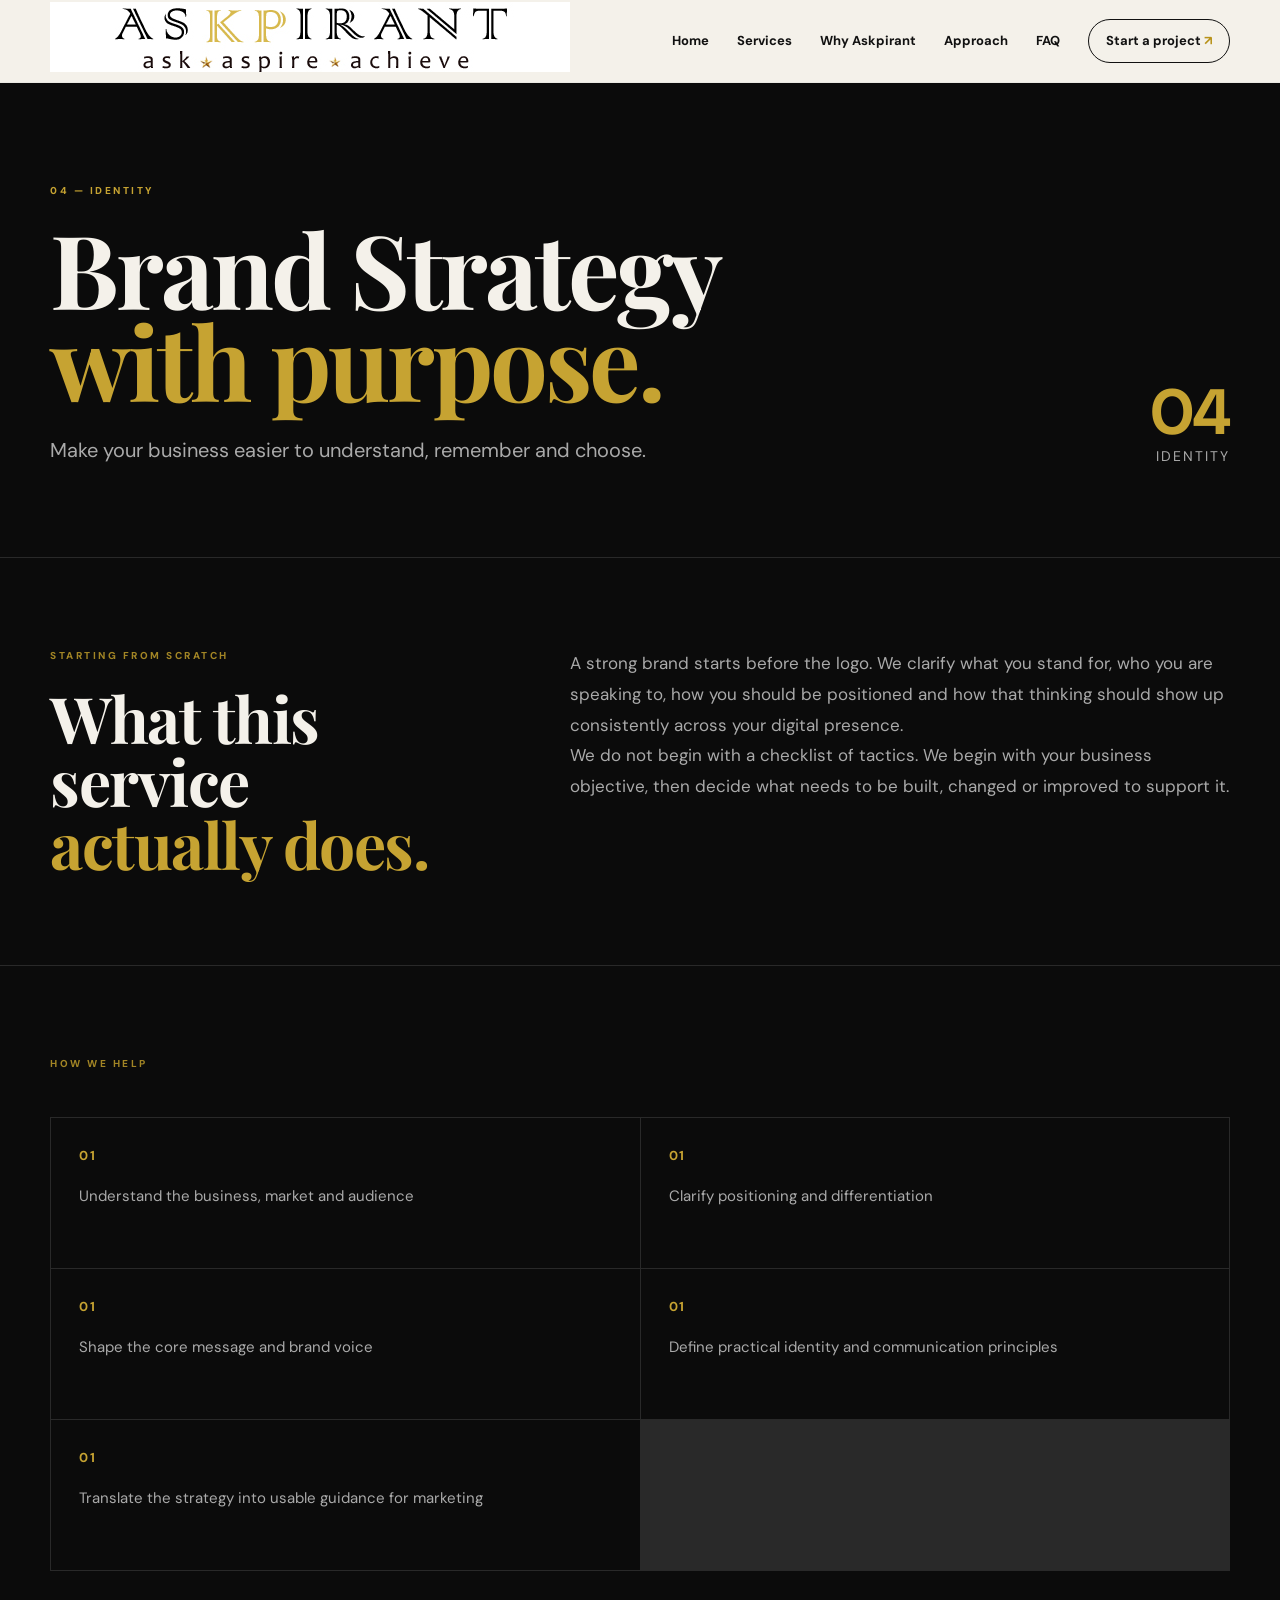
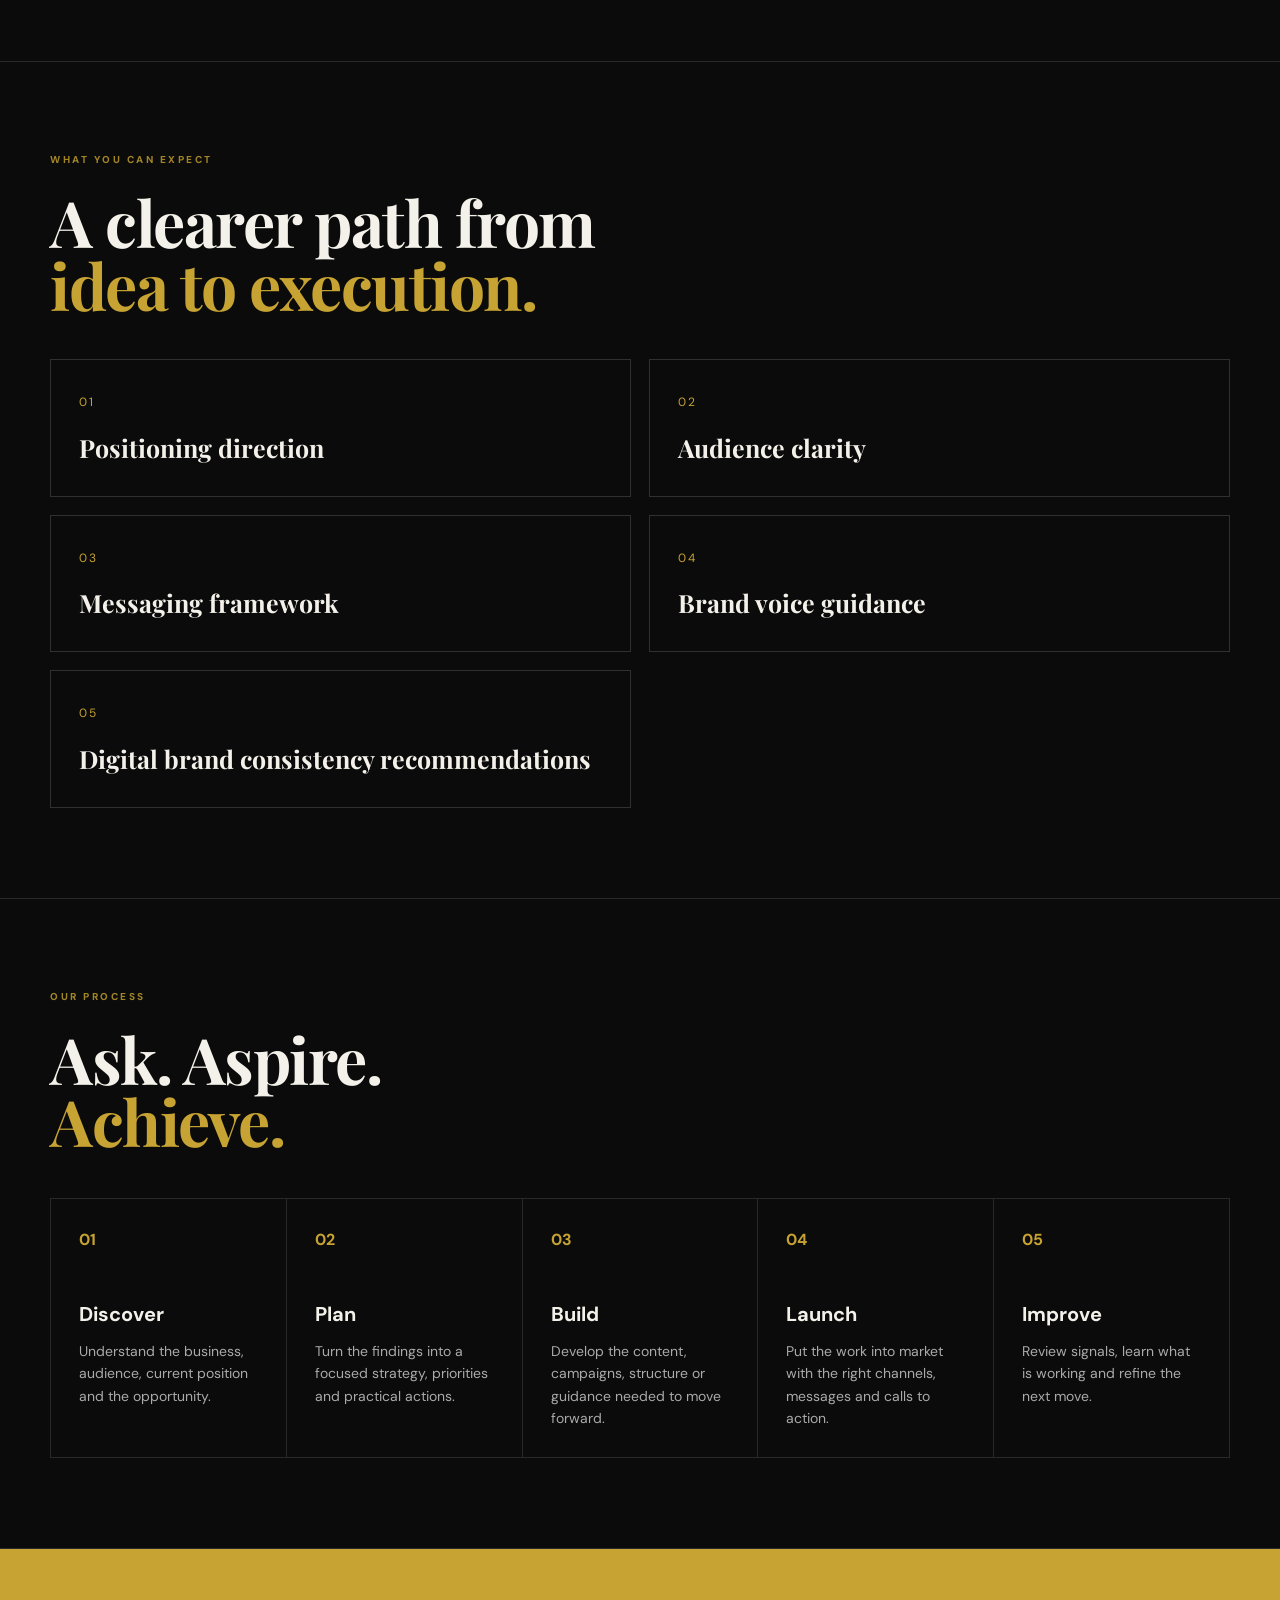
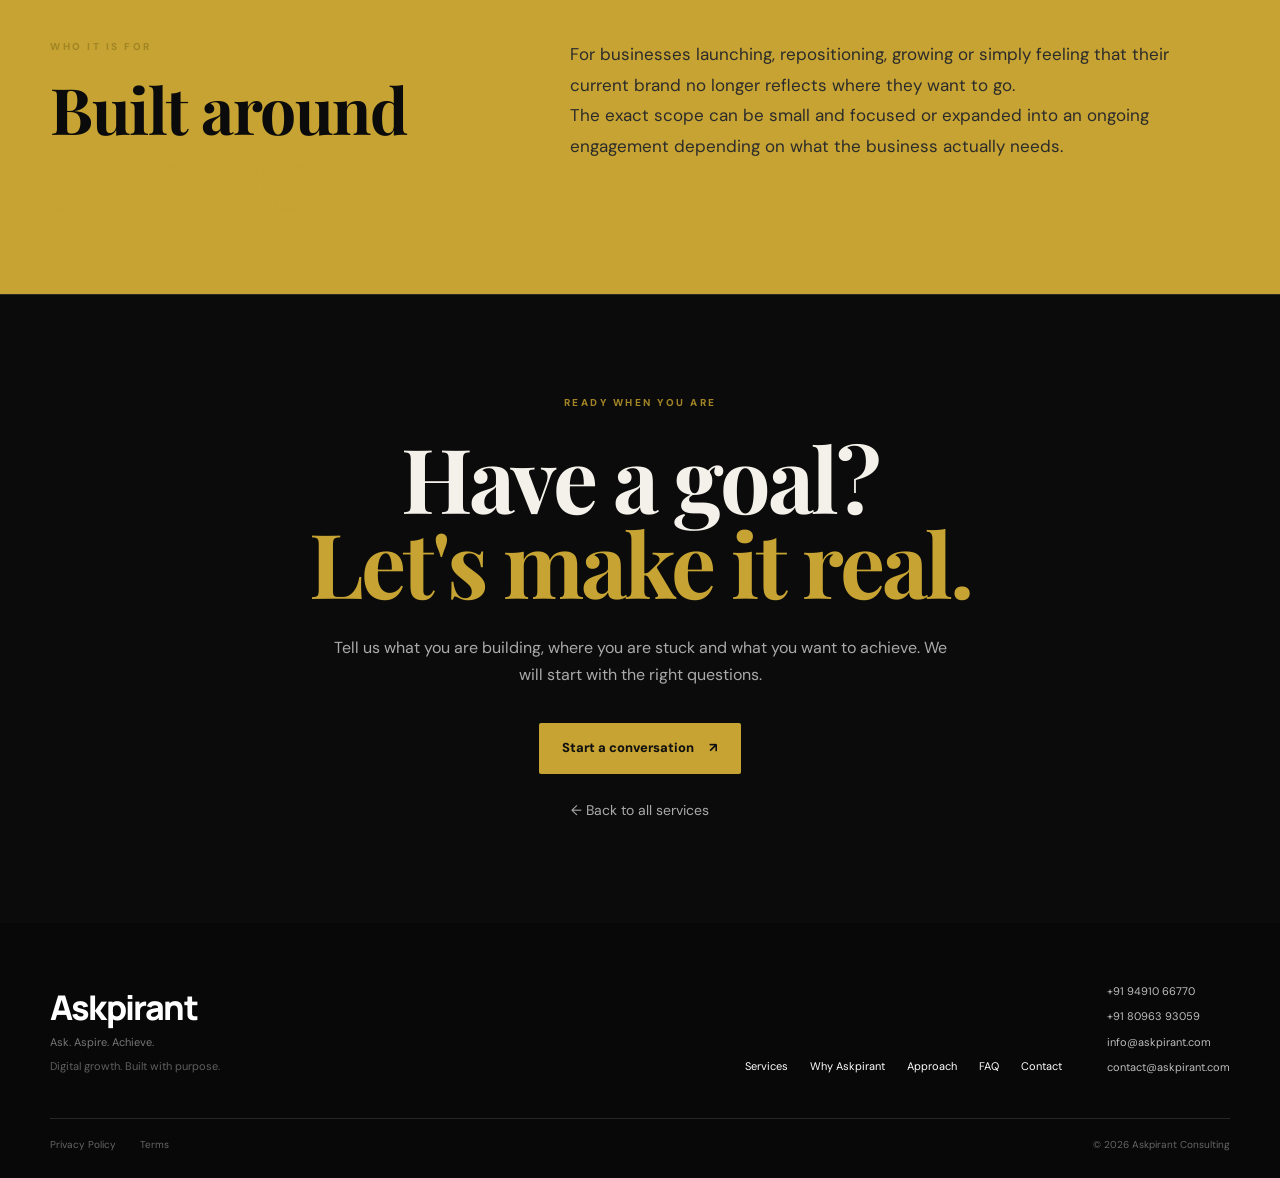
==== brand-strategy.html @ aad42140 "Add files via upload" ====
<!DOCTYPE html><html lang="en"><head><meta charset="UTF-8"><meta name="viewport" content="width=device-width, initial-scale=1.0"><meta name="description" content="Askpirant Consulting — Brand Strategy services, strategy and execution."><title>Brand Strategy — Askpirant Consulting</title><link rel="icon" href="logo.jpg"><link rel="preconnect" href="https://fonts.googleapis.com"><link rel="preconnect" href="https://fonts.gstatic.com" crossorigin><link href="https://fonts.googleapis.com/css2?family=DM+Sans:wght@400;500;600;700;800&family=Manrope:wght@600;700;800&family=Playfair+Display:wght@600;700&display=swap" rel="stylesheet"><link rel="stylesheet" href="style.css"></head><body class="service-page"><header class="nav-wrap">
<nav class="nav container">
<a class="brand" href="#home" aria-label="Askpirant home"><img src="header-logo.jpg" alt="Askpirant Consulting"></a>
<button class="menu-btn" aria-label="Open menu" aria-expanded="false">☰</button>
<div class="nav-links">
<a href="#home">Home</a><a href="#services">Services</a><a href="#why">Why Askpirant</a><a href="#approach">Approach</a><a href="#faq">FAQ</a><a href="#contact" class="nav-cta">Start a project <span>↗</span></a>
</div>
</nav>
</header><main><section class="service-hero"><div class="container service-hero-grid"><div><div class="eyebrow">04 — IDENTITY</div><h1>Brand Strategy<br><span>with purpose.</span></h1><p class="service-lead">Make your business easier to understand, remember and choose.</p></div><div class="service-index"><strong>04</strong>Identity</div></div></section><section class="service-section"><div class="container service-two"><div><div class="eyebrow">STARTING FROM SCRATCH</div><h2>What this service<br><span>actually does.</span></h2></div><div><p>A strong brand starts before the logo. We clarify what you stand for, who you are speaking to, how you should be positioned and how that thinking should show up consistently across your digital presence.</p><p>We do not begin with a checklist of tactics. We begin with your business objective, then decide what needs to be built, changed or improved to support it.</p></div></div></section><section class="service-section"><div class="container"><div class="eyebrow">HOW WE HELP</div><div class="service-list"><div><b>01</b><p>Understand the business, market and audience</p></div><div><b>01</b><p>Clarify positioning and differentiation</p></div><div><b>01</b><p>Shape the core message and brand voice</p></div><div><b>01</b><p>Define practical identity and communication principles</p></div><div><b>01</b><p>Translate the strategy into usable guidance for marketing</p></div></div></div></section><section class="service-section"><div class="container"><div class="eyebrow">WHAT YOU CAN EXPECT</div><h2>A clearer path from<br><span>idea to execution.</span></h2><div class="service-deliverables"><div class="service-deliverable"><span>01</span><h3>Positioning direction</h3></div><div class="service-deliverable"><span>02</span><h3>Audience clarity</h3></div><div class="service-deliverable"><span>03</span><h3>Messaging framework</h3></div><div class="service-deliverable"><span>04</span><h3>Brand voice guidance</h3></div><div class="service-deliverable"><span>05</span><h3>Digital brand consistency recommendations</h3></div></div></div></section><section class="service-section"><div class="container"><div class="eyebrow">OUR PROCESS</div><h2>Ask. Aspire.<br><span>Achieve.</span></h2><div class="service-steps"><div class="service-step"><span class="num">01</span><h3>Discover</h3><p>Understand the business, audience, current position and the opportunity.</p></div><div class="service-step"><span class="num">02</span><h3>Plan</h3><p>Turn the findings into a focused strategy, priorities and practical actions.</p></div><div class="service-step"><span class="num">03</span><h3>Build</h3><p>Develop the content, campaigns, structure or guidance needed to move forward.</p></div><div class="service-step"><span class="num">04</span><h3>Launch</h3><p>Put the work into market with the right channels, messages and calls to action.</p></div><div class="service-step"><span class="num">05</span><h3>Improve</h3><p>Review signals, learn what is working and refine the next move.</p></div></div></div></section><section class="service-section service-audience"><div class="container service-two"><div><div class="eyebrow">WHO IT IS FOR</div><h2>Built around<br><span>your stage.</span></h2></div><div><p>For businesses launching, repositioning, growing or simply feeling that their current brand no longer reflects where they want to go.</p><p>The exact scope can be small and focused or expanded into an ongoing engagement depending on what the business actually needs.</p></div></div></section><section class="service-cta"><div class="container"><div class="eyebrow">READY WHEN YOU ARE</div><h2>Have a goal?<br><span>Let's make it real.</span></h2><p>Tell us what you are building, where you are stuck and what you want to achieve. We will start with the right questions.</p><a href="index.html#contact" class="btn gold">Start a conversation <span>↗</span></a><br><a href="index.html#services" class="service-back">← Back to all services</a></div></section></main><footer>
<div class="container footer">
<div class="footer-brand">
<div class="footer-wordmark">Askpirant</div>
<p>Ask. Aspire. Achieve.</p>
<p class="footer-tagline">Digital growth. Built with purpose.</p>
</div>
<div class="footer-links">
<a href="#services">Services</a><a href="#why">Why Askpirant</a><a href="#approach">Approach</a><a href="#faq">FAQ</a><a href="#contact">Contact</a>
</div>
<div class="footer-contact">
<a href="tel:+919491066770">+91 94910 66770</a>
<a href="tel:+918096393059">+91 80963 93059</a>
<a href="mailto:info@askpirant.com">info@askpirant.com</a><a href="mailto:contact@askpirant.com">contact@askpirant.com</a>
</div>
</div>
<div class="container legal"><a href="privacy.html">Privacy Policy</a><a href="terms.html">Terms</a><span>© <span id="year"></span> Askpirant Consulting</span></div>
</footer><script src="script.js"></script></body></html>
---- style.css ----
*{box-sizing:border-box;margin:0;padding:0}html{scroll-behavior:smooth}body{background:#fdfdfc;color:#0b0b0b;font-family:"DM Sans",sans-serif;line-height:1.6}a{text-decoration:none;color:inherit}.container{width:min(1180px,calc(100% - 44px));margin:auto}.topline{background:#0a0a0a;color:#aaa;font-size:10px;letter-spacing:1.7px}.topinner{height:31px;display:flex;justify-content:space-between;align-items:center}.nav-wrap{position:sticky;top:0;z-index:100;background:rgba(253,253,252,.94);backdrop-filter:blur(18px);border-bottom:1px solid #eae8e2}.nav{height:82px;display:flex;align-items:center;justify-content:space-between}.brand img{width:520px;height:70px;object-fit:contain;object-position:center center}.nav-links{display:flex;align-items:center;gap:28px;font-size:13px;font-weight:700}.nav-links a{transition:.25s}.nav-links a:hover{color:#b89219}.nav-cta{border:1px solid #161616;border-radius:30px;padding:11px 17px}.nav-cta span{color:#b89219}.menu-btn{display:none;border:0;background:none;font-size:25px}.hero{min-height:calc(100vh - 113px);background:#f4f2ec;position:relative;overflow:hidden;display:flex;align-items:center}.hero-grid{display:grid;grid-template-columns:1.05fr .95fr;align-items:center;min-height:calc(100vh - 113px);gap:35px}.pill{display:inline-flex;gap:9px;align-items:center;font-size:10px;letter-spacing:2.7px;font-weight:800;color:#76601b}.pill span{width:7px;height:7px;border-radius:50%;background:#c7a431;box-shadow:0 0 0 5px rgba(199,164,49,.12)}h1,h2{font-family:"Manrope",sans-serif;letter-spacing:-3px;line-height:1.02}.hero h1{font-size:clamp(52px,6.6vw,86px);margin:25px 0}.hero h1 i{font-family:"Playfair Display",serif;color:#b18c1e;font-weight:700}.hero-text{max-width:580px;color:#65635e;font-size:18px;line-height:1.8}.actions{display:flex;align-items:center;gap:30px;margin-top:32px}.btn{display:inline-flex;align-items:center;gap:15px;padding:15px 23px;border:0;border-radius:2px;font-weight:800;font-size:13px;cursor:pointer;transition:.25s}.btn.gold{background:#c6a332;color:#101010}.btn.gold:hover{transform:translateY(-3px);box-shadow:0 14px 30px rgba(165,131,25,.22)}.underlink{font-size:13px;font-weight:800;border-bottom:1px solid #999;padding-bottom:4px}.metrics{display:flex;gap:42px;margin-top:68px}.metrics div{display:flex;flex-direction:column;border-left:1px solid #cfc9b9;padding-left:14px}.metrics b{font-size:11px;color:#b08d1c}.metrics span{font-size:11px;color:#777;margin-top:3px}.hero-art{height:580px;position:relative;display:grid;place-items:center}.halo{position:absolute;width:440px;height:440px;border-radius:50%;background:radial-gradient(circle,rgba(201,164,48,.18),rgba(201,164,48,0) 68%)}.orbit{position:absolute;border:1px solid rgba(170,137,33,.38);border-radius:50%}.orbit-a{width:500px;height:500px;transform:rotate(18deg) scaleY(.43)}.orbit-b{width:520px;height:520px;transform:rotate(-34deg) scaleY(.35)}.hero-card{width:330px;height:330px;border-radius:50%;background:#090909;color:#fff;display:flex;flex-direction:column;justify-content:center;align-items:center;box-shadow:0 35px 80px rgba(0,0,0,.18);z-index:2}.hero-card .tiny{font-size:9px;letter-spacing:3px;color:#aaa}.hero-card strong{font-size:75px;line-height:1;color:#d2b03c;margin:13px 0 8px}.hero-card>span:last-child{font-size:9px;letter-spacing:2.3px;color:#aaa}.floating-note{position:absolute;right:0;bottom:65px;background:#fff;padding:20px 22px;box-shadow:0 18px 50px rgba(0,0,0,.08);border-left:3px solid #c6a332;z-index:3}.floating-note small{display:block;color:#aa8b26;font-size:8px;letter-spacing:2px;font-weight:800;margin-bottom:6px}.floating-note b{font-family:"Playfair Display",serif;font-size:17px;line-height:1.15}.scroll{position:absolute;bottom:22px;left:calc(50% - 590px);font-size:9px;letter-spacing:2px;color:#888}.scroll span{margin-left:10px;color:#b18d1c}.trust-strip{background:#0b0b0b;color:#aaa;border-top:1px solid #272727;border-bottom:1px solid #272727}.trust-grid{min-height:70px;display:flex;align-items:center;justify-content:space-between;gap:20px;font-size:9px;letter-spacing:2px}.trust-grid span:first-child{color:#d1b04a}.section{padding:125px 0}.eyebrow{font-size:10px;letter-spacing:2.5px;color:#a28525;font-weight:800;margin-bottom:23px}.section-head{display:flex;justify-content:space-between;align-items:end;gap:60px;margin-bottom:58px}.section-head>p{max-width:380px;color:#77736b;font-size:14px}.section h2{font-size:clamp(45px,5vw,68px)}h2 span{color:#b18c1e}.services{background:#101010;color:#fff}.services-grid{display:grid;grid-template-columns:repeat(3,1fr);gap:1px;background:#36342f;border:1px solid #36342f}.service{background:#101010;min-height:340px;padding:29px;position:relative;transition:.3s}.service:hover{background:#171717}.service.featured{background:#c6a332;color:#0b0b0b}.service-top{display:flex;justify-content:space-between;font-size:10px;letter-spacing:1px}.service-top span{font-weight:800}.service-top em{font-style:normal;opacity:.65}.service h3{font-family:"Playfair Display",serif;font-size:34px;line-height:1.02;margin-top:82px}.service p{position:absolute;left:29px;bottom:64px;max-width:275px;color:#8d8b85;font-size:13px;line-height:1.7}.featured p{color:#514413}.service a{position:absolute;left:29px;bottom:27px;font-size:11px;font-weight:800}.service a span{margin-left:8px}.why{background:#fff}.why-head,.industry-head{display:flex;justify-content:space-between;gap:70px;align-items:end}.why-head p,.industry-head p{max-width:410px;color:#6d6a63;font-size:14px}.why-grid{display:grid;grid-template-columns:repeat(4,1fr);border-top:1px solid #ddd7ca;margin-top:72px}.why-card{padding:28px 24px 20px 0;border-right:1px solid #ddd7ca;min-height:230px}.why-card+.why-card{padding-left:24px}.why-card:last-child{border-right:0}.why-card>span{font-size:10px;color:#aa8920;font-weight:800}.why-card h3{font-family:"Playfair Display",serif;font-size:24px;line-height:1.15;margin:35px 0 12px}.why-card p{font-size:13px;color:#74716a;line-height:1.7}.approach{background:#f5f3ee}.steps{display:grid;grid-template-columns:repeat(3,1fr);margin-top:80px;border-top:1px solid #d7d1c1}.step{padding:27px 30px 10px 0;border-right:1px solid #d7d1c1}.step+.step{padding-left:30px}.step:last-child{border-right:0}.step>span{font-size:10px;color:#aa8920;font-weight:800}.step h3{font-family:"Playfair Display",serif;font-size:38px;margin:30px 0 9px}.step p{font-size:13px;color:#74716a;max-width:270px}.reviews{background:#fff}.review-wrap{position:relative;display:grid;grid-template-columns:50px 1fr 50px;align-items:center;gap:20px}.review-track{min-height:330px;position:relative;overflow:hidden}.review-card{display:none;background:#f5f3ee;border:1px solid #e1ddd3;border-top:2px solid #c6a332;padding:28px 30px;min-height:320px;box-shadow:0 18px 50px rgba(20,20,20,.05)}.review-card.active{display:flex;flex-direction:column;animation:fade .35s ease}.review-source{display:flex;align-items:center;gap:9px;font-size:10px;color:#777;letter-spacing:.4px}.google-dot{font-family:Arial,sans-serif;font-size:15px;font-weight:800;color:#4285f4}.stars{color:#c29d29;letter-spacing:3px;font-size:15px;margin-top:20px}.review-card blockquote{font-family:"Playfair Display",serif;font-size:25px;line-height:1.4;max-width:830px;margin:22px 0}.review-person{display:flex;gap:13px;align-items:center;margin-top:auto}.avatar{width:43px;height:43px;border-radius:50%;background:#111;color:#c6a332;display:grid;place-items:center;font-size:10px;font-weight:800}.review-person strong{display:block;font-size:12px}.review-person span,.review-person small{display:block;font-size:10px;color:#777}.review-person small{margin-top:2px}.review-arrow{width:46px;height:46px;border-radius:50%;background:#fff;border:1px solid #d3cec3;cursor:pointer;font-size:18px;transition:.2s}.review-arrow:hover{background:#c6a332;border-color:#c6a332}.review-dots{display:flex;justify-content:center;gap:7px;margin-top:22px}.dot{width:7px;height:7px;border-radius:50%;border:0;background:#d4d0c7;cursor:pointer}.dot.active{background:#b18c1e;width:20px;border-radius:10px}.review-note{text-align:center;font-size:10px;color:#888;max-width:720px;margin:24px auto 0}.industries{background:#101010;color:#fff}.industry-list{display:grid;grid-template-columns:repeat(4,1fr);margin-top:65px;border-top:1px solid #36342f}.industry-list span{padding:22px 0;border-bottom:1px solid #36342f;color:#d2d0ca;font-size:14px}.industry-list span:nth-child(even){padding-left:25px;border-left:1px solid #36342f}.faq{background:#f5f3ee}.faq-grid{display:grid;grid-template-columns:.8fr 1.2fr;gap:100px}.faq-grid>div>p{color:#77736b;font-size:14px;max-width:370px;margin-top:25px}.accordion details{border-top:1px solid #cbc5b8;padding:21px 0}.accordion details:last-child{border-bottom:1px solid #cbc5b8}.accordion summary{list-style:none;cursor:pointer;font-size:15px;font-weight:800;display:flex;justify-content:space-between;gap:20px}.accordion summary::-webkit-details-marker{display:none}.accordion summary b{font-size:18px;color:#b18c1e;font-weight:400}.accordion details p{color:#706d65;font-size:13px;line-height:1.8;max-width:650px;padding:15px 35px 2px 0}.statement{background:#c6a332;padding:110px 0}.statement-kicker{font-size:10px;letter-spacing:4px;font-weight:800;margin-bottom:25px}.statement h2{font-size:clamp(46px,6vw,82px)}.statement h2 span{color:#5a4914}.statement-link{display:inline-flex;gap:12px;margin-top:34px;border-bottom:1px solid #5d4d19;padding-bottom:5px;font-weight:800;font-size:13px}.contact-grid{display:grid;grid-template-columns:1fr 1fr;gap:100px}.contact p{color:#777;max-width:500px;margin-top:25px}.contact-info{display:flex;flex-direction:column;gap:8px;margin-top:30px;font-size:14px;font-weight:700}.contact-info a:hover{color:#aa8720}.contact-form{display:flex;flex-direction:column;gap:18px}.contact-form label{font-size:10px;letter-spacing:1.3px;text-transform:uppercase;font-weight:800}.contact-form input,.contact-form textarea{display:block;width:100%;background:transparent;border:0;border-bottom:1px solid #cfcfc8;padding:12px 0;font:inherit;outline:none}.contact-form input:focus,.contact-form textarea:focus{border-color:#b08c1d}.contact-form textarea{resize:vertical}.contact-form .btn{align-self:flex-start;margin-top:8px}footer{background:#080808;color:#fff;padding:60px 0 25px}.footer{display:grid;grid-template-columns:1fr auto auto;align-items:end;gap:45px}.footer-mark{width:190px;height:70px;display:flex;align-items:center;justify-content:flex-start;overflow:hidden;background:transparent;padding:0;border-radius:0}.footer-mark img{width:190px;height:70px;object-fit:contain;object-position:left center}.footer p{font-size:11px;color:#777;margin-top:10px}.footer-links,.footer-social{display:flex;gap:22px;font-size:11px;align-items:center}.footer-links a:hover,.footer-social a:hover{color:#c6a332}.footer-social{color:#777}.footer-social span{margin-left:8px}.legal{border-top:1px solid #262626;margin-top:42px;padding-top:18px;display:flex;gap:24px;color:#666;font-size:10px}.legal span{margin-left:auto}.whatsapp{position:fixed;right:22px;bottom:22px;width:53px;height:53px;border-radius:50%;display:grid;place-items:center;background:#0b0b0b;color:#c6a332;border:1px solid #c6a332;font-size:11px;font-weight:900;z-index:120;box-shadow:0 10px 30px rgba(0,0,0,.25)}@keyframes fade{from{opacity:.2;transform:translateY(6px)}to{opacity:1;transform:none}}@media(max-width:950px){.nav-links{gap:16px}.nav-links a:nth-child(3),.nav-links a:nth-child(4){display:none}.why-grid{grid-template-columns:repeat(2,1fr)}.why-card:nth-child(2){border-right:0}.why-card:nth-child(3){padding-left:0}.industry-list{grid-template-columns:repeat(2,1fr)}.industry-list span:nth-child(even){padding-left:20px}.footer{grid-template-columns:1fr auto}.footer-social{grid-column:1/-1}}@media(max-width:850px){.topinner{justify-content:center}.topinner span:last-child{display:none}.nav-links{display:none}.menu-btn{display:block}.nav-links.open{position:absolute;top:82px;left:0;right:0;background:#fff;display:flex;flex-direction:column;align-items:flex-start;padding:20px 22px;border-bottom:1px solid #eee}.nav-links.open a{display:block}.hero-grid,.contact-grid,.faq-grid{grid-template-columns:1fr}.hero-grid{padding:70px 0 95px}.hero-art{height:430px}.hero-card{width:270px;height:270px}.hero-card strong{font-size:62px}.halo{width:360px;height:360px}.orbit-a{width:410px;height:410px}.orbit-b{width:430px;height:430px}.floating-note{right:5px;bottom:20px}.scroll{display:none}.section{padding:85px 0}.section-head,.why-head,.industry-head{display:block}.section-head>p,.why-head p,.industry-head p{margin-top:25px}.services-grid{grid-template-columns:1fr}.service{min-height:300px}.steps{grid-template-columns:1fr;margin-top:55px}.step,.step+.step{border-right:0;border-bottom:1px solid #d7d1c1;padding:25px 0}.step:last-child{border-bottom:0}.review-wrap{grid-template-columns:38px 1fr 38px;gap:8px}.review-card{padding:24px;min-height:330px}.review-card blockquote{font-size:21px}.quotes article{min-height:220px}.faq-grid{gap:55px}.footer{grid-template-columns:1fr}.footer-links,.footer-social{margin-top:20px}.legal{flex-wrap:wrap}.legal span{margin-left:0;width:100%}}@media(max-width:500px){.container{width:calc(100% - 28px)}.nav{height:75px}.brand img{width:180px;height:54px;object-fit:contain;object-position:center center}.hero h1{font-size:49px}.hero-text{font-size:16px}.actions{flex-direction:column;align-items:flex-start}.metrics{gap:18px}.trust-grid{overflow:hidden;justify-content:flex-start;gap:28px;white-space:nowrap}.trust-grid span:nth-child(n+4){display:none}.hero-art{height:360px}.hero-card{width:235px;height:235px}.hero-card strong{font-size:54px}.hero-card>span:last-child{font-size:7px}.halo{width:300px;height:300px}.orbit-a{width:330px;height:330px}.orbit-b{width:350px;height:350px}.floating-note{padding:15px;bottom:0}.floating-note b{font-size:14px}.section h2{letter-spacing:-2px}.statement{padding:85px 0}.statement h2{font-size:45px}.why-grid{grid-template-columns:1fr}.why-card,.why-card+.why-card{border-right:0;border-bottom:1px solid #ddd7ca;padding:25px 0}.why-card:last-child{border-bottom:0}.industry-list{grid-template-columns:1fr}.industry-list span,.industry-list span:nth-child(even){padding-left:0}.review-wrap{grid-template-columns:32px 1fr 32px}.review-arrow{width:32px;height:32px;font-size:14px}.review-card{padding:20px;min-height:350px}.review-card blockquote{font-size:19px}.footer-mark{width:175px;height:66px}}

/* Premium footer refresh — no image/logo in footer */
.footer-brand{min-width:0}
.footer-wordmark{font-family:"Manrope",sans-serif;font-size:34px;line-height:1;font-weight:800;letter-spacing:-1.8px;color:#fff}
.footer-brand p{margin:10px 0 0}
.footer-brand .footer-tagline{margin-top:7px;color:#5f5f5f}
.footer-contact{display:flex;flex-direction:column;gap:9px;font-size:11px;line-height:1.5}
.footer-contact a{color:#bdbdbd;transition:.2s}
.footer-contact a:hover{color:#c6a332}
.footer-links{flex-wrap:wrap}
@media(max-width:950px){
  .footer{grid-template-columns:1fr 1fr;align-items:start;gap:32px 45px}
  .footer-links{display:grid;grid-template-columns:repeat(2,auto);gap:12px 22px;margin-top:0}
  .footer-contact{grid-column:1/-1;display:grid;grid-template-columns:repeat(3,1fr);gap:10px 18px}
  .legal{grid-column:1/-1}
}
@media(max-width:850px){
  footer{padding:48px 0 22px}
  .footer{grid-template-columns:1fr;gap:28px}
  .footer-brand,.footer-links,.footer-contact{grid-column:auto}
  .footer-links{display:flex;gap:12px 22px;margin-top:0}
  .footer-contact{display:flex;gap:8px}
  .legal{grid-column:auto;margin-top:8px;gap:14px 20px}
}
@media(max-width:500px){
  .footer-wordmark{font-size:31px}
  .footer-links{display:grid;grid-template-columns:1fr 1fr;gap:13px 18px}
  .footer-contact{font-size:11px}
  .legal{font-size:9px;line-height:1.6}
  .legal span{margin-left:0;width:100%}
}

/* ===== UPDATED FOOTER: text-only Askpirant wordmark, no footer image ===== */
.footer-brand{min-width:0}
.footer-wordmark{font-family:"Manrope",sans-serif;font-size:34px;line-height:1;font-weight:800;letter-spacing:-1.8px;color:#fff}
.footer-brand p{margin:10px 0 0}
.footer-brand .footer-tagline{margin-top:7px;color:#5f5f5f}
.footer-contact{display:flex;flex-direction:column;gap:9px;font-size:11px;line-height:1.5}
.footer-contact a{color:#bdbdbd;transition:.2s}
.footer-contact a:hover{color:#c6a332}
.footer-links{flex-wrap:wrap}

@media(max-width:950px){
  .footer{grid-template-columns:1fr 1fr;align-items:start;gap:32px 45px}
  .footer-links{display:grid;grid-template-columns:repeat(2,auto);gap:12px 22px;margin-top:0}
  .footer-contact{grid-column:1/-1;display:grid;grid-template-columns:repeat(3,1fr);gap:10px 18px}
  .legal{grid-column:1/-1}
}
@media(max-width:850px){
  footer{padding:48px 0 22px}
  .footer{grid-template-columns:1fr;gap:28px}
  .footer-brand,.footer-links,.footer-contact{grid-column:auto}
  .footer-links{display:flex;gap:12px 22px;margin-top:0}
  .footer-contact{display:flex;gap:8px}
  .legal{grid-column:auto;margin-top:8px;gap:14px 20px}
}
@media(max-width:500px){
  .footer-wordmark{font-size:31px}
  .footer-links{display:grid;grid-template-columns:1fr 1fr;gap:13px 18px}
  .footer-contact{font-size:11px}
  .legal{font-size:9px;line-height:1.6}
  .legal span{margin-left:0;width:100%}
}

/* ===== MOBILE SERVICE CARD FIX =====
   Prevents service descriptions from overlapping the titles on small screens. */
@media (max-width: 850px){
  .services-grid{grid-template-columns:1fr;}
  .service{
    min-height:390px;
    padding:29px;
    display:flex;
    flex-direction:column;
  }
  .service h3{
    margin-top:78px;
    margin-bottom:0;
    font-size:38px;
    line-height:1.02;
  }
  .service p,
  .featured p{
    position:static;
    max-width:100%;
    margin:18px 0 0;
    font-size:14px;
    line-height:1.65;
  }
  .service a{
    position:static;
    margin-top:auto;
    padding-top:28px;
    font-size:12px;
  }
}

@media (max-width:500px){
  .service{
    min-height:370px;
    padding:25px;
  }
  .service h3{
    margin-top:72px;
    font-size:36px;
  }
  .service p,
  .featured p{
    margin-top:16px;
    font-size:14px;
    line-height:1.65;
  }
  .service a{padding-top:24px;}
}


/* ===== CLIENT FEEDBACK POLISH ===== */
.quote-mark{display:inline-flex;align-items:center;justify-content:center;width:20px;height:20px;border:1px solid #d8d2c7;border-radius:50%;font-family:"Playfair Display",serif;font-size:15px;color:#8a7426;line-height:1}
.feedback-box{margin-top:58px;padding:34px 36px;background:#111;border:1px solid #292929;display:grid;grid-template-columns:.9fr 1.1fr;gap:44px;align-items:start}
.feedback-copy .eyebrow{color:#c6a332}
.feedback-copy h3{font-family:"Playfair Display",serif;font-size:34px;line-height:1.08;color:#fff;margin:12px 0 12px}
.feedback-copy p{color:#aaa;font-size:13px;line-height:1.7;max-width:420px;margin:0}
.feedback-form{display:flex;flex-direction:column;gap:14px}
.feedback-row{display:grid;grid-template-columns:1fr 1fr;gap:14px}
.feedback-form label{display:flex;flex-direction:column;gap:7px;color:#cfcfcf;font-size:10px;letter-spacing:.5px;text-transform:uppercase}
.feedback-form input,.feedback-form textarea{width:100%;box-sizing:border-box;border:1px solid #363636;background:#181818;color:#fff;padding:13px 14px;font:inherit;font-size:12px;letter-spacing:0;text-transform:none;outline:none;transition:.2s}
.feedback-form textarea{resize:vertical;min-height:120px;line-height:1.6}
.feedback-form input:focus,.feedback-form textarea:focus{border-color:#c6a332}
.feedback-form input::placeholder,.feedback-form textarea::placeholder{color:#666}
.feedback-form .btn{align-self:flex-start;margin-top:2px}

@media(max-width:850px){
  .feedback-box{grid-template-columns:1fr;gap:28px;margin-top:42px;padding:28px 24px}
  .feedback-copy h3{font-size:30px}
}
@media(max-width:600px){
  .review-wrap{grid-template-columns:1fr;gap:12px}
  .review-track{min-height:0}
  .review-card{min-height:0!important;padding:24px 20px!important}
  .review-card blockquote{font-size:20px!important;line-height:1.42;margin:18px 0 26px}
  .review-arrow{position:absolute;bottom:-52px;z-index:2;width:34px;height:34px}
  .review-arrow.prev{left:calc(50% - 42px)}
  .review-arrow.next{right:calc(50% - 42px)}
  .review-dots{margin-top:68px}
  .review-note{font-size:9px;line-height:1.6;padding:0 8px}
  .feedback-box{margin-top:44px;padding:25px 20px}
  .feedback-row{grid-template-columns:1fr}
  .feedback-form .btn{width:100%;justify-content:center}
}


/* ===== FINAL FEEDBACK + CONTACT POLISH ===== */
.feedback-box{background:linear-gradient(135deg,#c6a332 0%,#d8b94d 100%);border:1px solid #e0c45d;color:#111;border-radius:2px;box-shadow:0 18px 45px rgba(0,0,0,.12)}
.feedback-box .eyebrow,.feedback-box h3,.feedback-box p{color:#111}
.feedback-box input,.feedback-box textarea{background:rgba(255,255,255,.92);border:1px solid rgba(0,0,0,.16);color:#111}
.feedback-box input::placeholder,.feedback-box textarea::placeholder{color:#666}
.feedback-box .btn{background:#111;color:#fff;border-color:#111}
.feedback-box .btn:hover{background:#222}
.contact-info{display:grid;grid-template-columns:1fr 1fr;gap:28px;margin-top:30px}
.contact-col{display:flex;flex-direction:column;gap:8px}
.contact-label{font-size:10px;text-transform:uppercase;letter-spacing:1.5px;color:#8d7422;font-weight:800;margin-bottom:3px}
.contact-col a{font-size:14px;font-weight:700}
@media(max-width:700px){.contact-info{grid-template-columns:1fr;gap:20px}.feedback-box{background:linear-gradient(145deg,#c6a332,#d8b94d)}}


/* ===== FINAL CLIENT FEEDBACK + ENQUIRY POLISH ===== */
.reviews{background:#c6a332;color:#171717}
.reviews .section-head h2{color:#171717}
.reviews .section-head h2 span{color:#fff}
.reviews .section-head .eyebrow{color:#171717}
.reviews .section-head>p{color:#3d3520}
.review-card{background:#fffdf8;border-color:#e6dcc0;box-shadow:0 18px 50px rgba(40,30,10,.12)}
.review-source{color:#51451e}
.stars{color:#b08c1d}
.review-person strong{color:#171717}
.review-person span{color:#716b5b}
.review-arrow{background:#171717;color:#fff;border-color:#171717}
.review-arrow:hover{background:#fff;color:#171717}
.review-dots .dot{border-color:#171717}
.review-dots .dot.active{background:#171717}
.feedback-box{background:#fffdf8;border:1px solid rgba(23,23,23,.16);box-shadow:0 20px 55px rgba(40,30,10,.12)}
.feedback-copy .eyebrow{color:#8a6d12}
.feedback-copy h3{color:#171717}
.feedback-copy p{color:#625b4b}
.feedback-form label{color:#51451e}
.feedback-form input,.feedback-form textarea{color:#171717;border-color:#cfc5aa;background:transparent}
.feedback-form input::placeholder,.feedback-form textarea::placeholder{color:#8a8373}
.feedback-form input:focus,.feedback-form textarea:focus{border-color:#a77f0d}
.feedback-form .btn-dark{background:#171717;color:#fff;border-color:#171717}

@media(max-width:850px){
  .reviews{padding-bottom:75px}
  .review-wrap{grid-template-columns:42px 1fr 42px;gap:10px}
  .feedback-box{grid-template-columns:1fr;gap:28px;padding:28px 24px}
}
@media(max-width:500px){
  .reviews .section-head h2{font-size:38px}
  .review-card{padding:24px 22px;min-height:330px}
  .review-wrap{grid-template-columns:34px 1fr 34px;gap:7px}
  .review-arrow{width:34px;height:34px}
  .feedback-box{padding:24px 18px;margin-top:42px}
}


/* ===== MOBILE CLIENT FEEDBACK + CONTACT FIX ===== */
@media (max-width: 600px){
  .contact-info{
    display:grid;
    grid-template-columns:1fr 1fr;
    gap:24px;
    margin-top:32px;
  }
  .contact-col a{
    font-size:13px;
    line-height:1.5;
    word-break:break-word;
  }
  .reviews{
    padding:70px 0 90px;
    overflow:hidden;
  }
  .reviews .section-head{
    margin-bottom:30px;
  }
  .reviews .section-head h2{
    font-size:40px;
    line-height:1.02;
    margin-top:10px;
  }
  .reviews .section-head>p{
    margin-top:18px;
    font-size:13px;
    line-height:1.65;
  }
  .review-wrap{
    display:block;
    position:relative;
  }
  .review-track{
    width:100%;
    min-height:0;
    overflow:visible;
  }
  .review-card,
  .review-card.active{
    width:100%;
    min-height:365px!important;
    padding:26px 22px!important;
    border-top:3px solid #c6a332;
    border-radius:2px;
  }
  .review-source{
    font-size:10px;
  }
  .stars{
    margin-top:18px;
    font-size:14px;
  }
  .review-card blockquote{
    font-size:21px!important;
    line-height:1.42!important;
    margin:20px 0 28px!important;
  }
  .review-person{
    margin-top:auto;
  }
  .review-arrow{
    position:absolute;
    bottom:-55px;
    width:38px!important;
    height:38px!important;
    z-index:3;
    display:grid;
    place-items:center;
  }
  .review-arrow.prev{left:calc(50% - 52px);}
  .review-arrow.next{right:calc(50% - 52px);}
  .review-dots{
    margin-top:76px;
    gap:6px;
  }
  .review-dots .dot{
    width:7px;
    height:7px;
  }
  .review-dots .dot.active{
    width:18px;
  }
  .feedback-box{
    margin-top:38px;
    padding:24px 20px;
  }
}
@media (max-width: 380px){
  .contact-info{
    grid-template-columns:1fr;
    gap:18px;
  }
  .review-card,
  .review-card.active{
    min-height:390px!important;
  }
}

/* ===== SERVICE DETAIL PAGES ===== */
.service-page{background:#0b0b0b;color:#f4f1ea}
.service-hero{padding:100px 0 90px;border-bottom:1px solid #292929}
.service-hero .eyebrow{color:#c6a332}
.service-hero-grid{display:grid;grid-template-columns:1.25fr .75fr;gap:70px;align-items:end}
.service-hero h1{font-family:"Playfair Display",serif;font-size:clamp(58px,8vw,118px);line-height:.9;letter-spacing:-3px;margin:22px 0 28px}
.service-hero h1 span{color:#c6a332}
.service-lead{max-width:720px;font-size:20px;line-height:1.65;color:#aaa}
.service-index{font-size:14px;color:#aaa;letter-spacing:2px;text-transform:uppercase;text-align:right}
.service-index strong{display:block;font-size:64px;line-height:1;color:#c6a332;letter-spacing:-2px}
.service-section{padding:90px 0;border-bottom:1px solid #292929}
.service-two{display:grid;grid-template-columns:.8fr 1.2fr;gap:80px}
.service-section h2{font-family:"Playfair Display",serif;font-size:clamp(42px,5vw,72px);line-height:.98;margin:0;letter-spacing:-1.5px}
.service-section h2 span{color:#c6a332}
.service-section p{font-size:17px;line-height:1.8;color:#aaa}
.service-list{display:grid;grid-template-columns:1fr 1fr;gap:1px;background:#292929;border:1px solid #292929;margin-top:45px}
.service-list div{background:#0b0b0b;padding:28px;min-height:150px}
.service-list b{display:block;color:#c6a332;font-size:13px;letter-spacing:1.5px;margin-bottom:16px}
.service-list p{margin:0;font-size:15px}
.service-deliverables{display:grid;grid-template-columns:repeat(2,1fr);gap:18px;margin-top:42px}
.service-deliverable{border:1px solid #303030;padding:28px;transition:.2s}
.service-deliverable:hover{border-color:#c6a332;transform:translateY(-2px)}
.service-deliverable span{color:#c6a332;font-size:12px;letter-spacing:1.5px}
.service-deliverable h3{font-family:"Playfair Display",serif;font-size:25px;margin:14px 0 0}
.service-steps{display:grid;grid-template-columns:repeat(5,1fr);gap:1px;background:#292929;border:1px solid #292929;margin-top:45px}
.service-step{background:#0b0b0b;padding:28px;min-height:190px}
.service-step .num{color:#c6a332;font-weight:700}
.service-step h3{margin:45px 0 10px;font-size:20px}
.service-step p{font-size:14px;margin:0;line-height:1.6}
.service-audience{background:#c6a332;color:#0b0b0b}
.service-audience p{color:#2b2b2b}
.service-cta{padding:100px 0;text-align:center}
.service-cta h2{font-family:"Playfair Display",serif;font-size:clamp(48px,7vw,96px);line-height:.95;margin:0 0 30px}
.service-cta h2 span{color:#c6a332}
.service-cta p{max-width:620px;margin:0 auto 35px;color:#aaa;line-height:1.7}
.service-back{display:inline-block;color:#aaa;margin-top:25px;font-size:14px}
.service-page .nav-wrap{background:#f4f1ea}
.service-page .nav a{color:#111}
.service-page .nav-cta{border-color:#111}
@media(max-width:850px){
 .service-hero{padding:70px 0 60px}.service-hero-grid,.service-two{grid-template-columns:1fr;gap:35px}.service-index{text-align:left}.service-index strong{font-size:48px}.service-section{padding:65px 0}.service-list,.service-deliverables{grid-template-columns:1fr}.service-steps{grid-template-columns:1fr}.service-step{min-height:auto}.service-step h3{margin-top:25px}.service-cta{padding:70px 0}
}
@media(max-width:500px){.service-hero h1{font-size:54px;letter-spacing:-2px}.service-lead{font-size:17px}.service-section h2{font-size:42px}.service-list div,.service-deliverable,.service-step{padding:22px}}
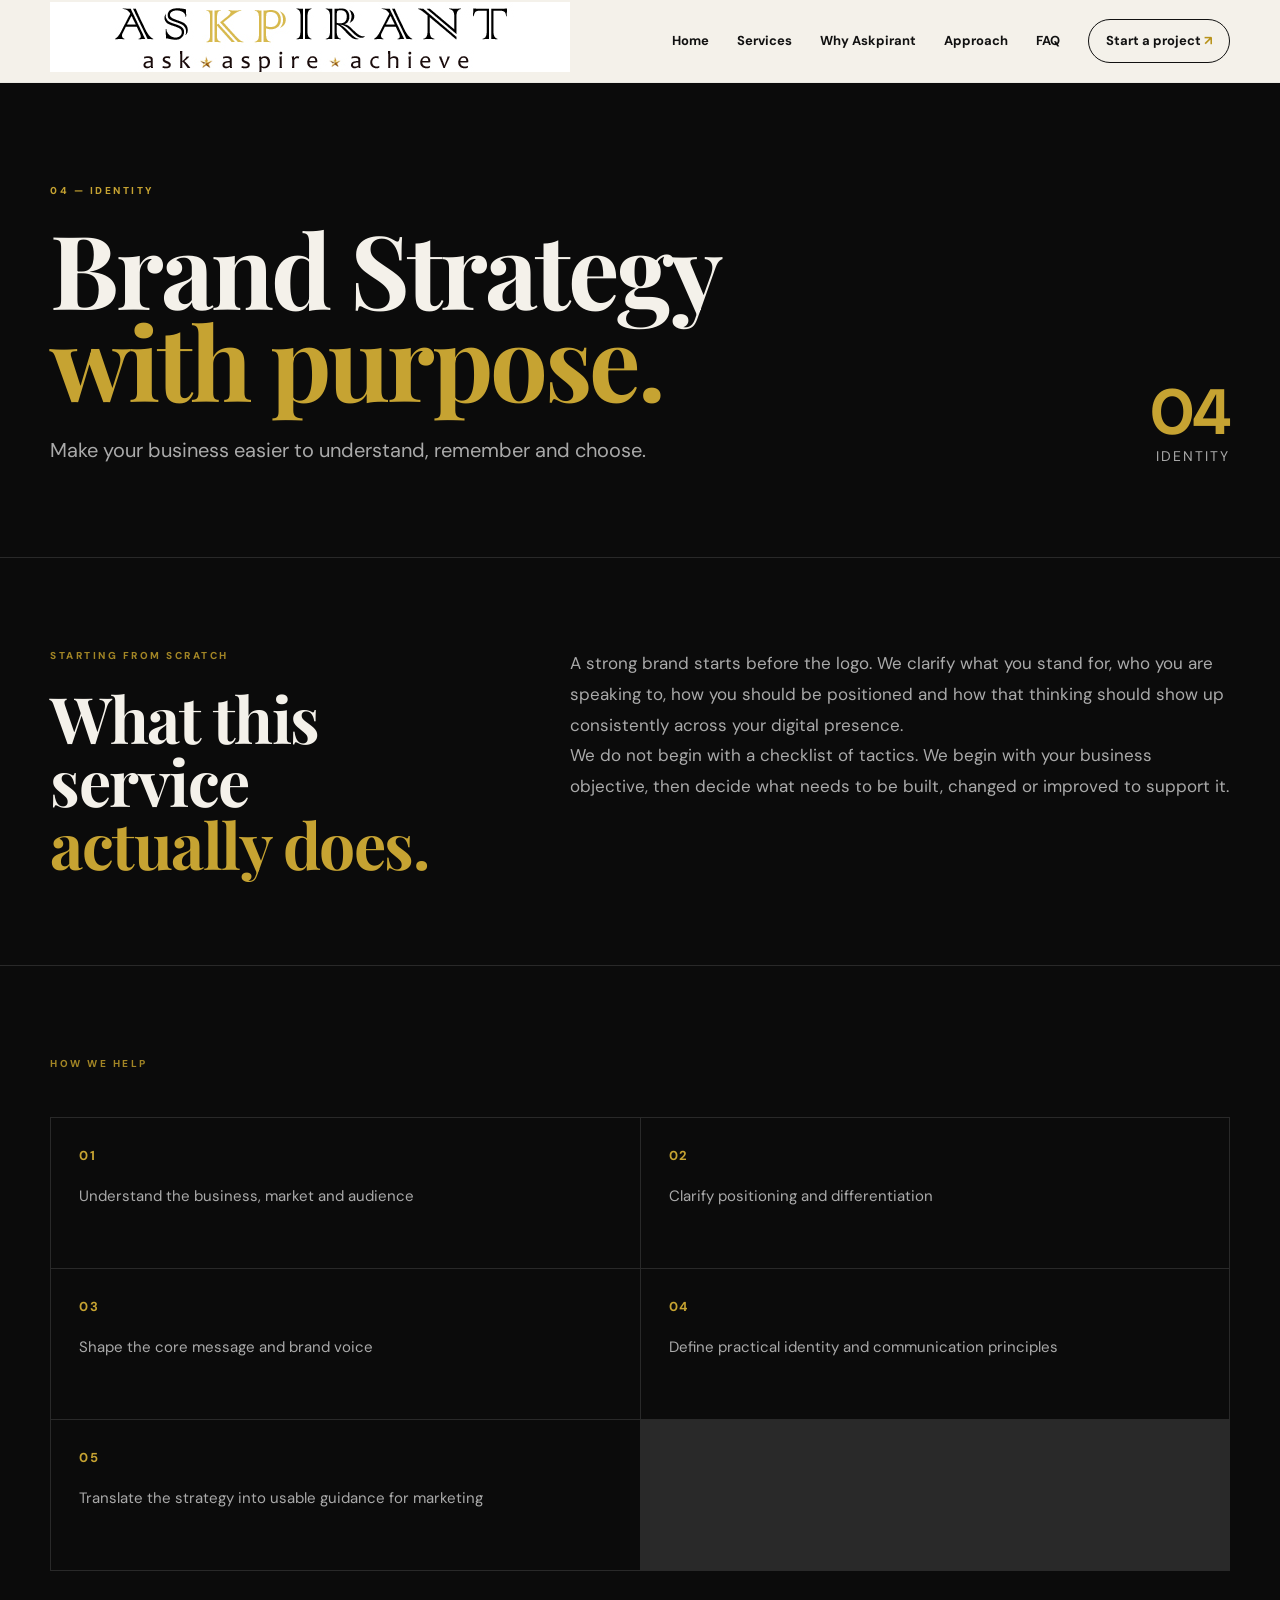
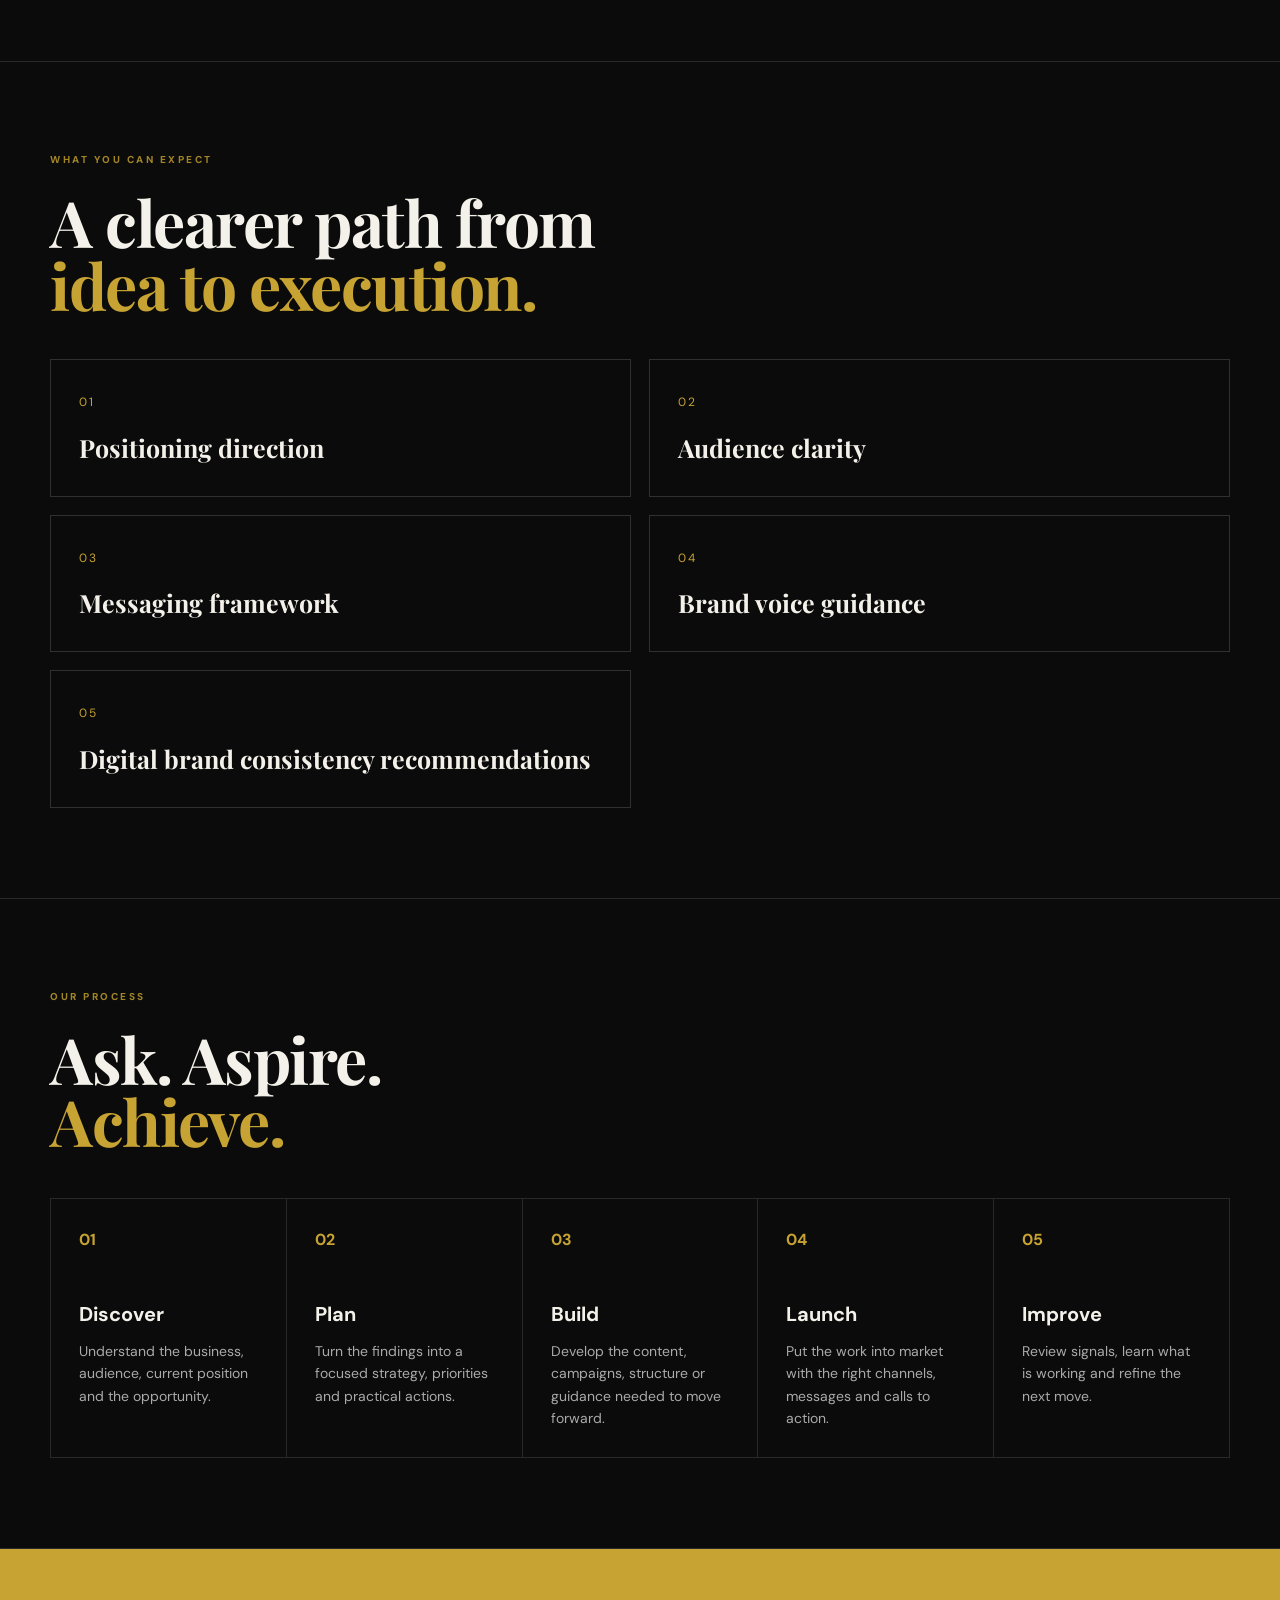
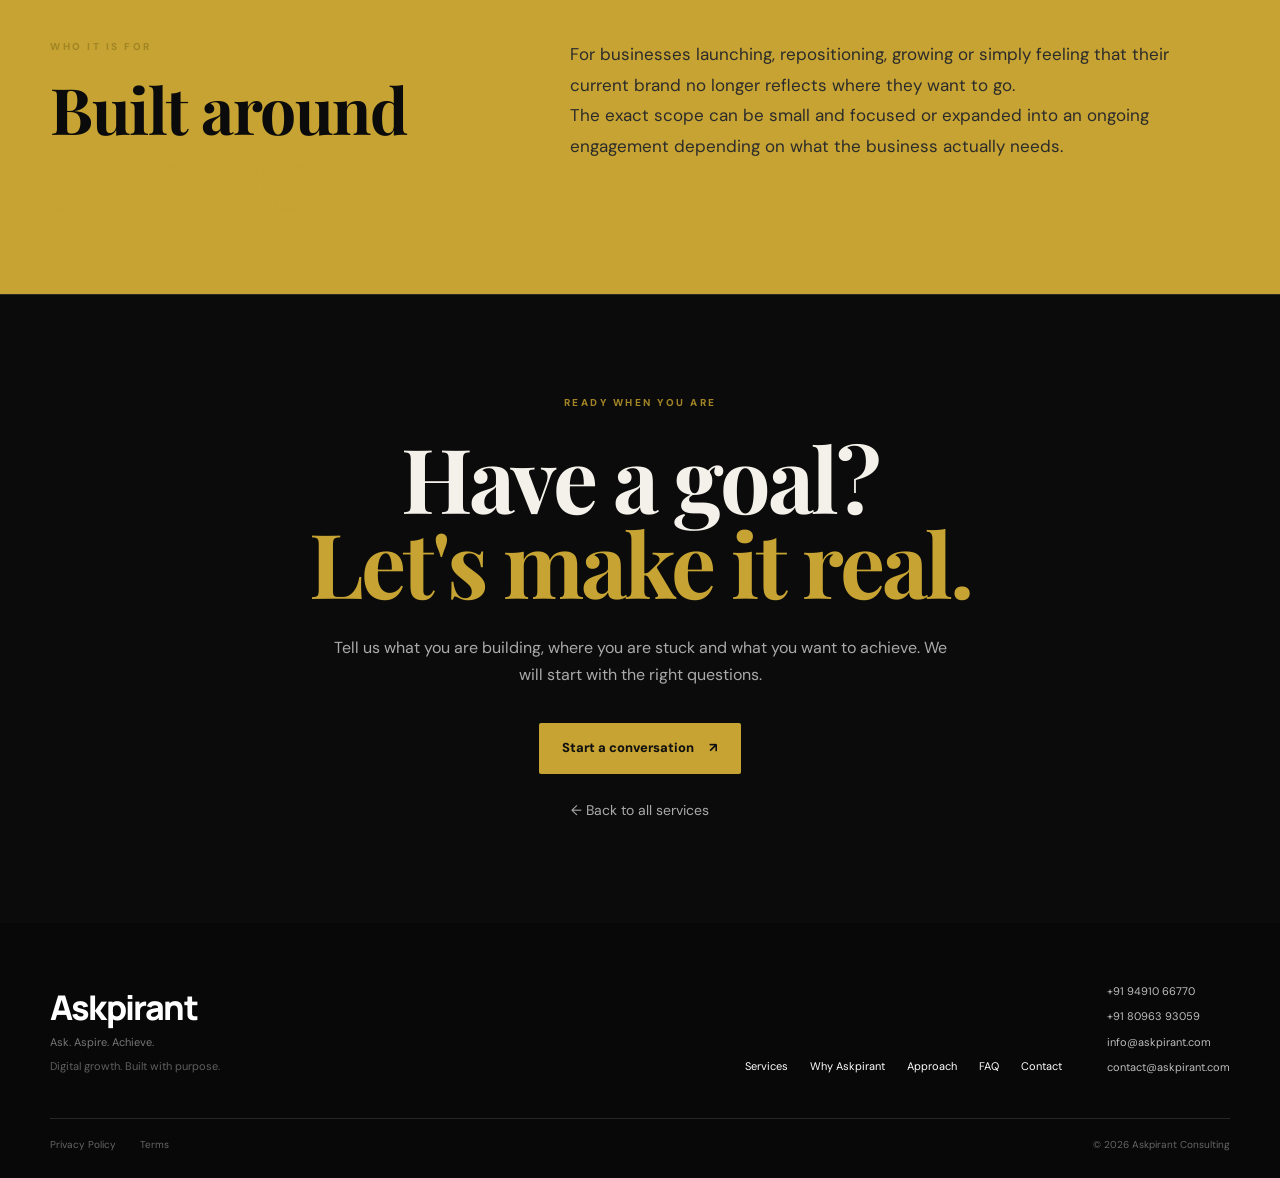
==== commit ccf43a31: "Add files via upload" ====
--- a/brand-strategy.html
+++ b/brand-strategy.html
@@ -6,7 +6,7 @@
 <a href="#home">Home</a><a href="#services">Services</a><a href="#why">Why Askpirant</a><a href="#approach">Approach</a><a href="#faq">FAQ</a><a href="#contact" class="nav-cta">Start a project <span>↗</span></a>
 </div>
 </nav>
-</header><main><section class="service-hero"><div class="container service-hero-grid"><div><div class="eyebrow">04 — IDENTITY</div><h1>Brand Strategy<br><span>with purpose.</span></h1><p class="service-lead">Make your business easier to understand, remember and choose.</p></div><div class="service-index"><strong>04</strong>Identity</div></div></section><section class="service-section"><div class="container service-two"><div><div class="eyebrow">STARTING FROM SCRATCH</div><h2>What this service<br><span>actually does.</span></h2></div><div><p>A strong brand starts before the logo. We clarify what you stand for, who you are speaking to, how you should be positioned and how that thinking should show up consistently across your digital presence.</p><p>We do not begin with a checklist of tactics. We begin with your business objective, then decide what needs to be built, changed or improved to support it.</p></div></div></section><section class="service-section"><div class="container"><div class="eyebrow">HOW WE HELP</div><div class="service-list"><div><b>01</b><p>Understand the business, market and audience</p></div><div><b>01</b><p>Clarify positioning and differentiation</p></div><div><b>01</b><p>Shape the core message and brand voice</p></div><div><b>01</b><p>Define practical identity and communication principles</p></div><div><b>01</b><p>Translate the strategy into usable guidance for marketing</p></div></div></div></section><section class="service-section"><div class="container"><div class="eyebrow">WHAT YOU CAN EXPECT</div><h2>A clearer path from<br><span>idea to execution.</span></h2><div class="service-deliverables"><div class="service-deliverable"><span>01</span><h3>Positioning direction</h3></div><div class="service-deliverable"><span>02</span><h3>Audience clarity</h3></div><div class="service-deliverable"><span>03</span><h3>Messaging framework</h3></div><div class="service-deliverable"><span>04</span><h3>Brand voice guidance</h3></div><div class="service-deliverable"><span>05</span><h3>Digital brand consistency recommendations</h3></div></div></div></section><section class="service-section"><div class="container"><div class="eyebrow">OUR PROCESS</div><h2>Ask. Aspire.<br><span>Achieve.</span></h2><div class="service-steps"><div class="service-step"><span class="num">01</span><h3>Discover</h3><p>Understand the business, audience, current position and the opportunity.</p></div><div class="service-step"><span class="num">02</span><h3>Plan</h3><p>Turn the findings into a focused strategy, priorities and practical actions.</p></div><div class="service-step"><span class="num">03</span><h3>Build</h3><p>Develop the content, campaigns, structure or guidance needed to move forward.</p></div><div class="service-step"><span class="num">04</span><h3>Launch</h3><p>Put the work into market with the right channels, messages and calls to action.</p></div><div class="service-step"><span class="num">05</span><h3>Improve</h3><p>Review signals, learn what is working and refine the next move.</p></div></div></div></section><section class="service-section service-audience"><div class="container service-two"><div><div class="eyebrow">WHO IT IS FOR</div><h2>Built around<br><span>your stage.</span></h2></div><div><p>For businesses launching, repositioning, growing or simply feeling that their current brand no longer reflects where they want to go.</p><p>The exact scope can be small and focused or expanded into an ongoing engagement depending on what the business actually needs.</p></div></div></section><section class="service-cta"><div class="container"><div class="eyebrow">READY WHEN YOU ARE</div><h2>Have a goal?<br><span>Let's make it real.</span></h2><p>Tell us what you are building, where you are stuck and what you want to achieve. We will start with the right questions.</p><a href="index.html#contact" class="btn gold">Start a conversation <span>↗</span></a><br><a href="index.html#services" class="service-back">← Back to all services</a></div></section></main><footer>
+</header><main><section class="service-hero"><div class="container service-hero-grid"><div><div class="eyebrow">04 — IDENTITY</div><h1>Brand Strategy<br><span>with purpose.</span></h1><p class="service-lead">Make your business easier to understand, remember and choose.</p></div><div class="service-index"><strong>04</strong>Identity</div></div></section><section class="service-section"><div class="container service-two"><div><div class="eyebrow">STARTING FROM SCRATCH</div><h2>What this service<br><span>actually does.</span></h2></div><div><p>A strong brand starts before the logo. We clarify what you stand for, who you are speaking to, how you should be positioned and how that thinking should show up consistently across your digital presence.</p><p>We do not begin with a checklist of tactics. We begin with your business objective, then decide what needs to be built, changed or improved to support it.</p></div></div></section><section class="service-section"><div class="container"><div class="eyebrow">HOW WE HELP</div><div class="service-list"><div><b>01</b><p>Understand the business, market and audience</p></div><div><b>02</b><p>Clarify positioning and differentiation</p></div><div><b>03</b><p>Shape the core message and brand voice</p></div><div><b>04</b><p>Define practical identity and communication principles</p></div><div><b>05</b><p>Translate the strategy into usable guidance for marketing</p></div></div></div></section><section class="service-section"><div class="container"><div class="eyebrow">WHAT YOU CAN EXPECT</div><h2>A clearer path from<br><span>idea to execution.</span></h2><div class="service-deliverables"><div class="service-deliverable"><span>01</span><h3>Positioning direction</h3></div><div class="service-deliverable"><span>02</span><h3>Audience clarity</h3></div><div class="service-deliverable"><span>03</span><h3>Messaging framework</h3></div><div class="service-deliverable"><span>04</span><h3>Brand voice guidance</h3></div><div class="service-deliverable"><span>05</span><h3>Digital brand consistency recommendations</h3></div></div></div></section><section class="service-section"><div class="container"><div class="eyebrow">OUR PROCESS</div><h2>Ask. Aspire.<br><span>Achieve.</span></h2><div class="service-steps"><div class="service-step"><span class="num">01</span><h3>Discover</h3><p>Understand the business, audience, current position and the opportunity.</p></div><div class="service-step"><span class="num">02</span><h3>Plan</h3><p>Turn the findings into a focused strategy, priorities and practical actions.</p></div><div class="service-step"><span class="num">03</span><h3>Build</h3><p>Develop the content, campaigns, structure or guidance needed to move forward.</p></div><div class="service-step"><span class="num">04</span><h3>Launch</h3><p>Put the work into market with the right channels, messages and calls to action.</p></div><div class="service-step"><span class="num">05</span><h3>Improve</h3><p>Review signals, learn what is working and refine the next move.</p></div></div></div></section><section class="service-section service-audience"><div class="container service-two"><div><div class="eyebrow">WHO IT IS FOR</div><h2>Built around<br><span>your stage.</span></h2></div><div><p>For businesses launching, repositioning, growing or simply feeling that their current brand no longer reflects where they want to go.</p><p>The exact scope can be small and focused or expanded into an ongoing engagement depending on what the business actually needs.</p></div></div></section><section class="service-cta"><div class="container"><div class="eyebrow">READY WHEN YOU ARE</div><h2>Have a goal?<br><span>Let's make it real.</span></h2><p>Tell us what you are building, where you are stuck and what you want to achieve. We will start with the right questions.</p><a href="index.html#contact" class="btn gold">Start a conversation <span>↗</span></a><br><a href="index.html#services" class="service-back">← Back to all services</a></div></section></main><footer>
 <div class="container footer">
 <div class="footer-brand">
 <div class="footer-wordmark">Askpirant</div>
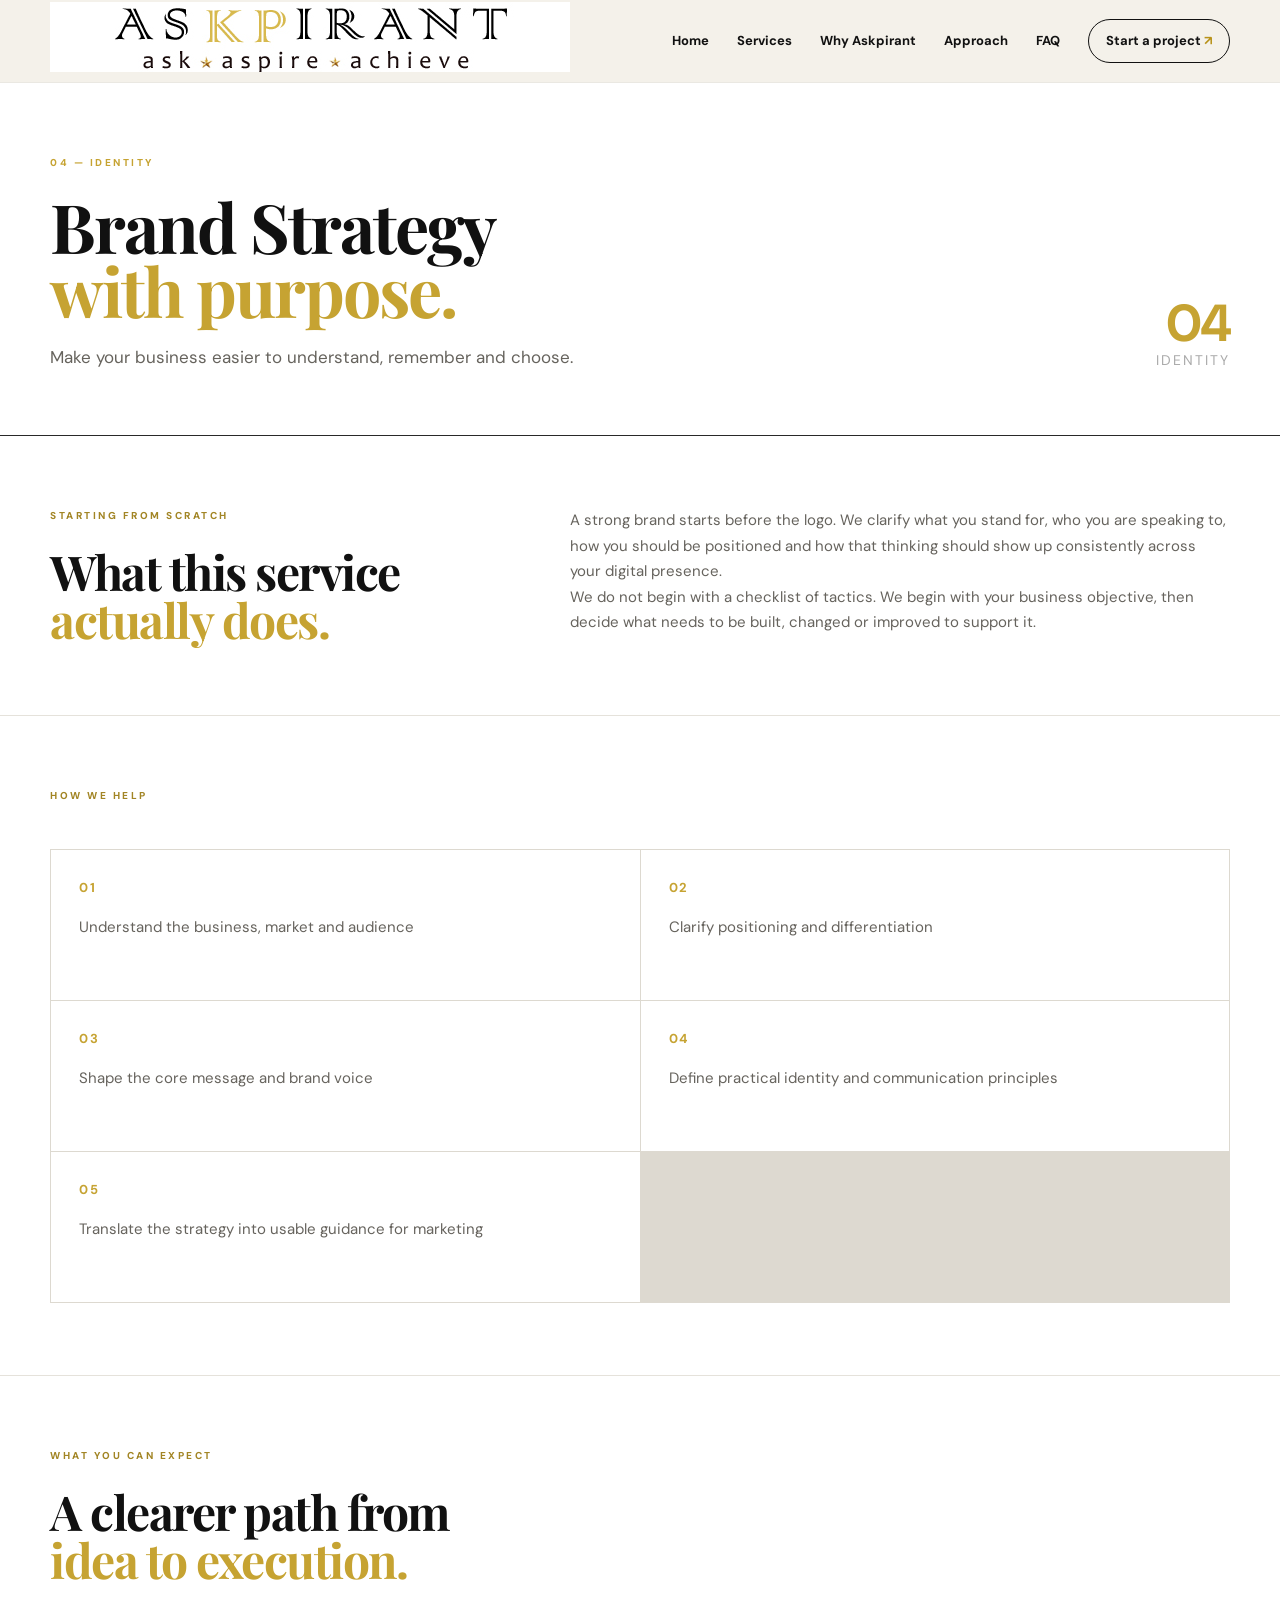
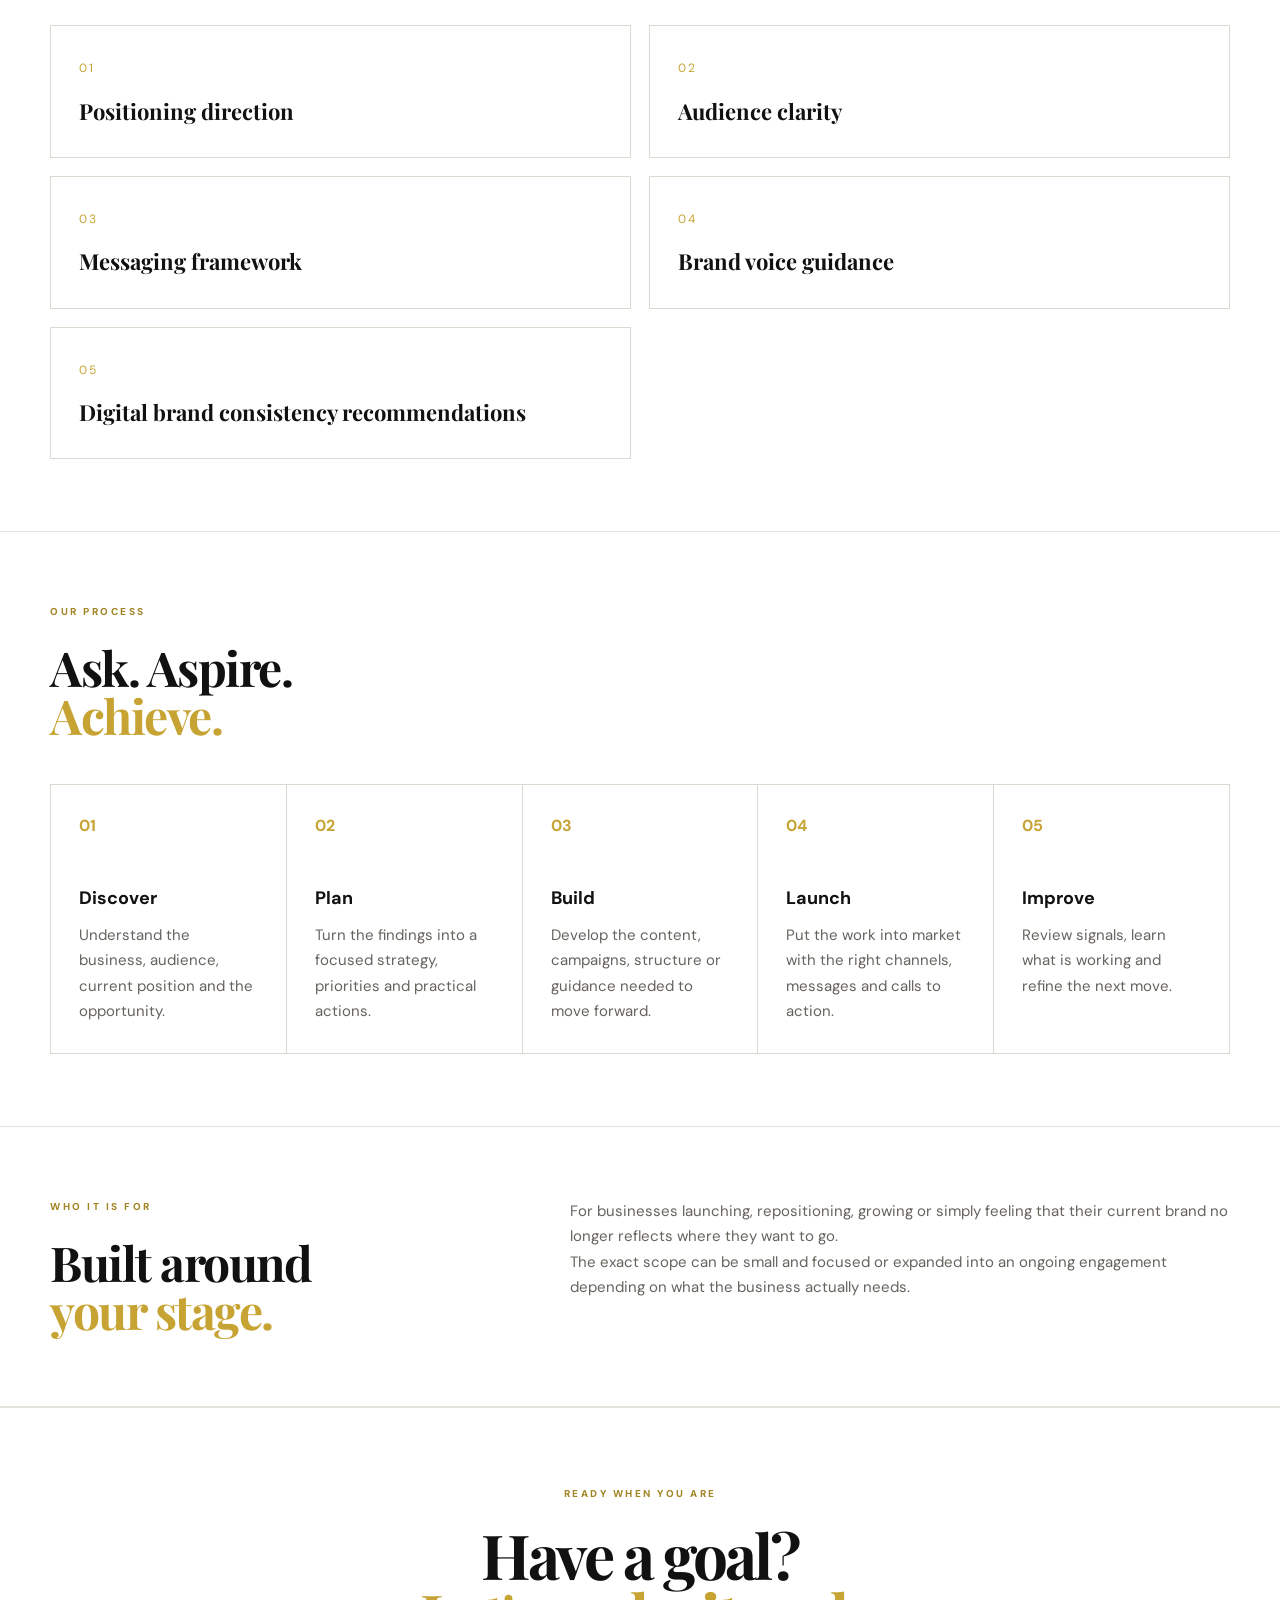
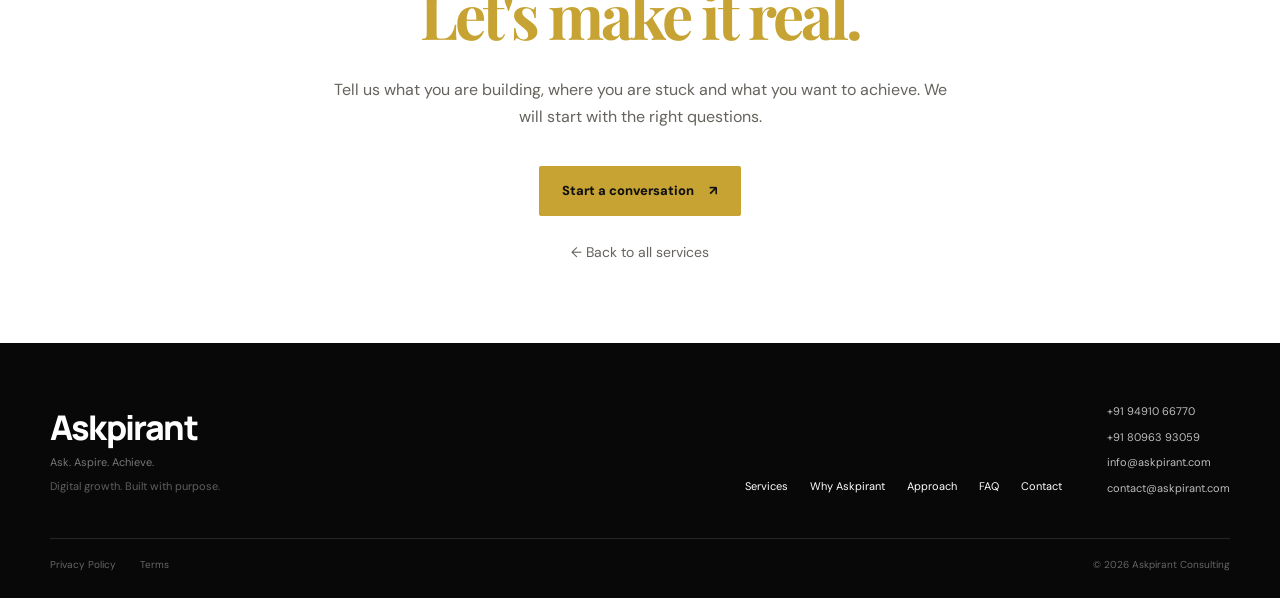
==== commit 1736ad1e: "Add files via upload" ====
--- a/brand-strategy.html
+++ b/brand-strategy.html
@@ -1,12 +1,12 @@
 <!DOCTYPE html><html lang="en"><head><meta charset="UTF-8"><meta name="viewport" content="width=device-width, initial-scale=1.0"><meta name="description" content="Askpirant Consulting — Brand Strategy services, strategy and execution."><title>Brand Strategy — Askpirant Consulting</title><link rel="icon" href="logo.jpg"><link rel="preconnect" href="https://fonts.googleapis.com"><link rel="preconnect" href="https://fonts.gstatic.com" crossorigin><link href="https://fonts.googleapis.com/css2?family=DM+Sans:wght@400;500;600;700;800&family=Manrope:wght@600;700;800&family=Playfair+Display:wght@600;700&display=swap" rel="stylesheet"><link rel="stylesheet" href="style.css"></head><body class="service-page"><header class="nav-wrap">
 <nav class="nav container">
-<a class="brand" href="#home" aria-label="Askpirant home"><img src="header-logo.jpg" alt="Askpirant Consulting"></a>
+<a class="brand" href="/#home" aria-label="Askpirant home"><img src="header-logo.jpg" alt="Askpirant Consulting"></a>
 <button class="menu-btn" aria-label="Open menu" aria-expanded="false">☰</button>
 <div class="nav-links">
-<a href="#home">Home</a><a href="#services">Services</a><a href="#why">Why Askpirant</a><a href="#approach">Approach</a><a href="#faq">FAQ</a><a href="#contact" class="nav-cta">Start a project <span>↗</span></a>
+<a href="/#home">Home</a><a href="/#services">Services</a><a href="/#why">Why Askpirant</a><a href="/#approach">Approach</a><a href="/#faq">FAQ</a><a href="/#contact" class="nav-cta">Start a project <span>↗</span></a>
 </div>
 </nav>
-</header><main><section class="service-hero"><div class="container service-hero-grid"><div><div class="eyebrow">04 — IDENTITY</div><h1>Brand Strategy<br><span>with purpose.</span></h1><p class="service-lead">Make your business easier to understand, remember and choose.</p></div><div class="service-index"><strong>04</strong>Identity</div></div></section><section class="service-section"><div class="container service-two"><div><div class="eyebrow">STARTING FROM SCRATCH</div><h2>What this service<br><span>actually does.</span></h2></div><div><p>A strong brand starts before the logo. We clarify what you stand for, who you are speaking to, how you should be positioned and how that thinking should show up consistently across your digital presence.</p><p>We do not begin with a checklist of tactics. We begin with your business objective, then decide what needs to be built, changed or improved to support it.</p></div></div></section><section class="service-section"><div class="container"><div class="eyebrow">HOW WE HELP</div><div class="service-list"><div><b>01</b><p>Understand the business, market and audience</p></div><div><b>02</b><p>Clarify positioning and differentiation</p></div><div><b>03</b><p>Shape the core message and brand voice</p></div><div><b>04</b><p>Define practical identity and communication principles</p></div><div><b>05</b><p>Translate the strategy into usable guidance for marketing</p></div></div></div></section><section class="service-section"><div class="container"><div class="eyebrow">WHAT YOU CAN EXPECT</div><h2>A clearer path from<br><span>idea to execution.</span></h2><div class="service-deliverables"><div class="service-deliverable"><span>01</span><h3>Positioning direction</h3></div><div class="service-deliverable"><span>02</span><h3>Audience clarity</h3></div><div class="service-deliverable"><span>03</span><h3>Messaging framework</h3></div><div class="service-deliverable"><span>04</span><h3>Brand voice guidance</h3></div><div class="service-deliverable"><span>05</span><h3>Digital brand consistency recommendations</h3></div></div></div></section><section class="service-section"><div class="container"><div class="eyebrow">OUR PROCESS</div><h2>Ask. Aspire.<br><span>Achieve.</span></h2><div class="service-steps"><div class="service-step"><span class="num">01</span><h3>Discover</h3><p>Understand the business, audience, current position and the opportunity.</p></div><div class="service-step"><span class="num">02</span><h3>Plan</h3><p>Turn the findings into a focused strategy, priorities and practical actions.</p></div><div class="service-step"><span class="num">03</span><h3>Build</h3><p>Develop the content, campaigns, structure or guidance needed to move forward.</p></div><div class="service-step"><span class="num">04</span><h3>Launch</h3><p>Put the work into market with the right channels, messages and calls to action.</p></div><div class="service-step"><span class="num">05</span><h3>Improve</h3><p>Review signals, learn what is working and refine the next move.</p></div></div></div></section><section class="service-section service-audience"><div class="container service-two"><div><div class="eyebrow">WHO IT IS FOR</div><h2>Built around<br><span>your stage.</span></h2></div><div><p>For businesses launching, repositioning, growing or simply feeling that their current brand no longer reflects where they want to go.</p><p>The exact scope can be small and focused or expanded into an ongoing engagement depending on what the business actually needs.</p></div></div></section><section class="service-cta"><div class="container"><div class="eyebrow">READY WHEN YOU ARE</div><h2>Have a goal?<br><span>Let's make it real.</span></h2><p>Tell us what you are building, where you are stuck and what you want to achieve. We will start with the right questions.</p><a href="index.html#contact" class="btn gold">Start a conversation <span>↗</span></a><br><a href="index.html#services" class="service-back">← Back to all services</a></div></section></main><footer>
+</header><main><section class="service-hero"><div class="container service-hero-grid"><div><div class="eyebrow">04 — IDENTITY</div><h1>Brand Strategy<br><span>with purpose.</span></h1><p class="service-lead">Make your business easier to understand, remember and choose.</p></div><div class="service-index"><strong>04</strong>Identity</div></div></section><section class="service-section"><div class="container service-two"><div><div class="eyebrow">STARTING FROM SCRATCH</div><h2>What this service<br><span>actually does.</span></h2></div><div><p>A strong brand starts before the logo. We clarify what you stand for, who you are speaking to, how you should be positioned and how that thinking should show up consistently across your digital presence.</p><p>We do not begin with a checklist of tactics. We begin with your business objective, then decide what needs to be built, changed or improved to support it.</p></div></div></section><section class="service-section"><div class="container"><div class="eyebrow">HOW WE HELP</div><div class="service-list"><div><b>01</b><p>Understand the business, market and audience</p></div><div><b>02</b><p>Clarify positioning and differentiation</p></div><div><b>03</b><p>Shape the core message and brand voice</p></div><div><b>04</b><p>Define practical identity and communication principles</p></div><div><b>05</b><p>Translate the strategy into usable guidance for marketing</p></div></div></div></section><section class="service-section"><div class="container"><div class="eyebrow">WHAT YOU CAN EXPECT</div><h2>A clearer path from<br><span>idea to execution.</span></h2><div class="service-deliverables"><div class="service-deliverable"><span>01</span><h3>Positioning direction</h3></div><div class="service-deliverable"><span>02</span><h3>Audience clarity</h3></div><div class="service-deliverable"><span>03</span><h3>Messaging framework</h3></div><div class="service-deliverable"><span>04</span><h3>Brand voice guidance</h3></div><div class="service-deliverable"><span>05</span><h3>Digital brand consistency recommendations</h3></div></div></div></section><section class="service-section"><div class="container"><div class="eyebrow">OUR PROCESS</div><h2>Ask. Aspire.<br><span>Achieve.</span></h2><div class="service-steps"><div class="service-step"><span class="num">01</span><h3>Discover</h3><p>Understand the business, audience, current position and the opportunity.</p></div><div class="service-step"><span class="num">02</span><h3>Plan</h3><p>Turn the findings into a focused strategy, priorities and practical actions.</p></div><div class="service-step"><span class="num">03</span><h3>Build</h3><p>Develop the content, campaigns, structure or guidance needed to move forward.</p></div><div class="service-step"><span class="num">04</span><h3>Launch</h3><p>Put the work into market with the right channels, messages and calls to action.</p></div><div class="service-step"><span class="num">05</span><h3>Improve</h3><p>Review signals, learn what is working and refine the next move.</p></div></div></div></section><section class="service-section service-audience"><div class="container service-two"><div><div class="eyebrow">WHO IT IS FOR</div><h2>Built around<br><span>your stage.</span></h2></div><div><p>For businesses launching, repositioning, growing or simply feeling that their current brand no longer reflects where they want to go.</p><p>The exact scope can be small and focused or expanded into an ongoing engagement depending on what the business actually needs.</p></div></div></section><section class="service-cta"><div class="container"><div class="eyebrow">READY WHEN YOU ARE</div><h2>Have a goal?<br><span>Let's make it real.</span></h2><p>Tell us what you are building, where you are stuck and what you want to achieve. We will start with the right questions.</p><a href="/#contact" class="btn gold">Start a conversation <span>↗</span></a><br><a href="/#services" class="service-back">← Back to all services</a></div></section></main><footer>
 <div class="container footer">
 <div class="footer-brand">
 <div class="footer-wordmark">Askpirant</div>
@@ -14,7 +14,7 @@
 <p class="footer-tagline">Digital growth. Built with purpose.</p>
 </div>
 <div class="footer-links">
-<a href="#services">Services</a><a href="#why">Why Askpirant</a><a href="#approach">Approach</a><a href="#faq">FAQ</a><a href="#contact">Contact</a>
+<a href="/#services">Services</a><a href="/#why">Why Askpirant</a><a href="/#approach">Approach</a><a href="/#faq">FAQ</a><a href="/#contact">Contact</a>
 </div>
 <div class="footer-contact">
 <a href="tel:+919491066770">+91 94910 66770</a>
--- a/style.css
+++ b/style.css
@@ -345,3 +345,86 @@
  .service-hero{padding:70px 0 60px}.service-hero-grid,.service-two{grid-template-columns:1fr;gap:35px}.service-index{text-align:left}.service-index strong{font-size:48px}.service-section{padding:65px 0}.service-list,.service-deliverables{grid-template-columns:1fr}.service-steps{grid-template-columns:1fr}.service-step{min-height:auto}.service-step h3{margin-top:25px}.service-cta{padding:70px 0}
 }
 @media(max-width:500px){.service-hero h1{font-size:54px;letter-spacing:-2px}.service-lead{font-size:17px}.service-section h2{font-size:42px}.service-list div,.service-deliverable,.service-step{padding:22px}}
+
+/* ===== SERVICE DETAIL TYPOGRAPHY — SLIGHTLY SMALLER ===== */
+.service-hero h1{font-size:clamp(50px,6.6vw,94px);line-height:.92}
+.service-lead{font-size:18px}
+.service-section h2{font-size:clamp(38px,4.5vw,62px)}
+.service-section p{font-size:15.5px}
+.service-list p{font-size:14px}
+.service-deliverable h3{font-size:22px}
+.service-step h3{font-size:18px}
+.service-step p{font-size:13px}
+.service-cta h2{font-size:clamp(44px,6vw,82px)}
+@media(max-width:850px){
+ .service-hero h1{font-size:58px}
+ .service-section h2{font-size:42px}
+}
+@media(max-width:500px){
+ .service-hero h1{font-size:46px;letter-spacing:-1.5px}
+ .service-lead{font-size:16px}
+ .service-section h2{font-size:36px}
+ .service-section p{font-size:15px}
+ .service-list p{font-size:13.5px}
+ .service-deliverable h3{font-size:20px}
+ .service-step h3{font-size:17px}
+ .service-step p{font-size:13px}
+ .service-cta h2{font-size:46px}
+}
+
+/* ===== FINAL SERVICE PAGE TYPE SCALE ===== */
+.service-hero{padding:72px 0 64px}
+.service-hero h1{font-size:68px;line-height:.94;letter-spacing:-2px;margin:18px 0 22px}
+.service-lead{font-size:17px;line-height:1.6}
+.service-index strong{font-size:52px}
+.service-section{padding:72px 0}
+.service-section h2{font-size:48px;line-height:1}
+.service-section p{font-size:15px;line-height:1.7}
+.service-cta{padding:78px 0}
+.service-cta h2{font-size:62px;line-height:.98}
+@media(max-width:850px){
+  .service-hero{padding:58px 0 50px}
+  .service-hero h1{font-size:52px;letter-spacing:-1.5px}
+  .service-section{padding:58px 0}
+  .service-section h2{font-size:40px}
+  .service-cta{padding:62px 0}
+  .service-cta h2{font-size:52px}
+}
+@media(max-width:500px){
+  .service-hero{padding:48px 0 42px}
+  .service-hero h1{font-size:40px;letter-spacing:-1px}
+  .service-lead{font-size:15px}
+  .service-section{padding:48px 0}
+  .service-section h2{font-size:34px}
+  .service-section p{font-size:14px}
+  .service-cta{padding:54px 0}
+  .service-cta h2{font-size:40px}
+}
+
+/* ===== SERVICE DETAIL PAGES — LIGHT / WHITE THEME ===== */
+.service-page{background:#fff;color:#111}
+.service-page .service-hero,
+.service-page .service-section,
+.service-page .service-cta{background:#fff;color:#111}
+.service-page .service-section{border-bottom:1px solid #e5e2db}
+.service-page .service-hero h1,
+.service-page .service-section h2,
+.service-page .service-cta h2{color:#111}
+.service-page .service-lead,
+.service-page .service-section p,
+.service-page .service-cta p{color:#66635d}
+.service-page .service-list,
+.service-page .service-steps{background:#ddd9d0;border-color:#ddd9d0}
+.service-page .service-list div,
+.service-page .service-step{background:#fff;color:#111}
+.service-page .service-list div{border:0}
+.service-page .service-deliverable{background:#fff;border-color:#ddd9d0}
+.service-page .service-deliverable:hover{border-color:#c6a332}
+.service-page .service-deliverable h3,
+.service-page .service-step h3{color:#111}
+.service-page .service-step p{color:#66635d}
+.service-page .service-audience{background:#fff;color:#111}
+.service-page .service-audience p{color:#66635d}
+.service-page .service-cta{border-top:1px solid #e5e2db}
+.service-page .service-back{color:#66635d}
+.service-page .service-back:hover{color:#a98212}
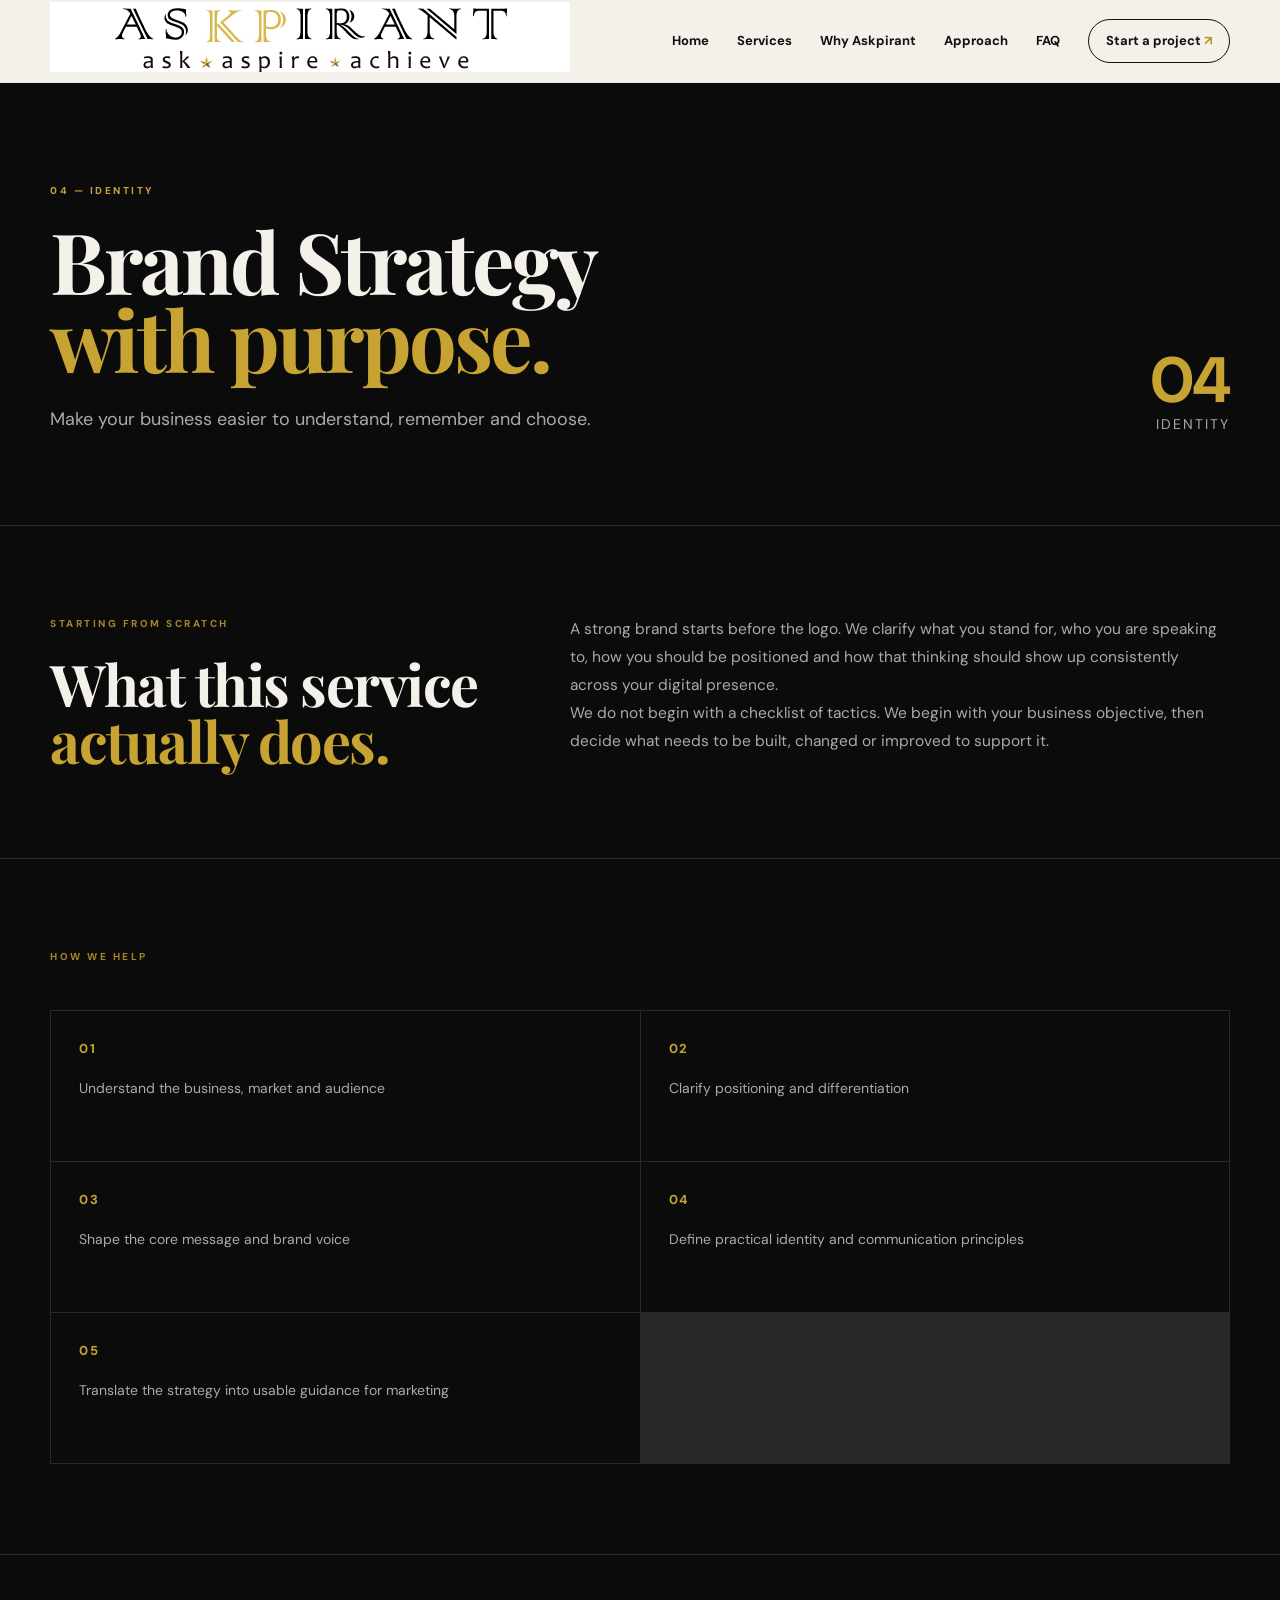
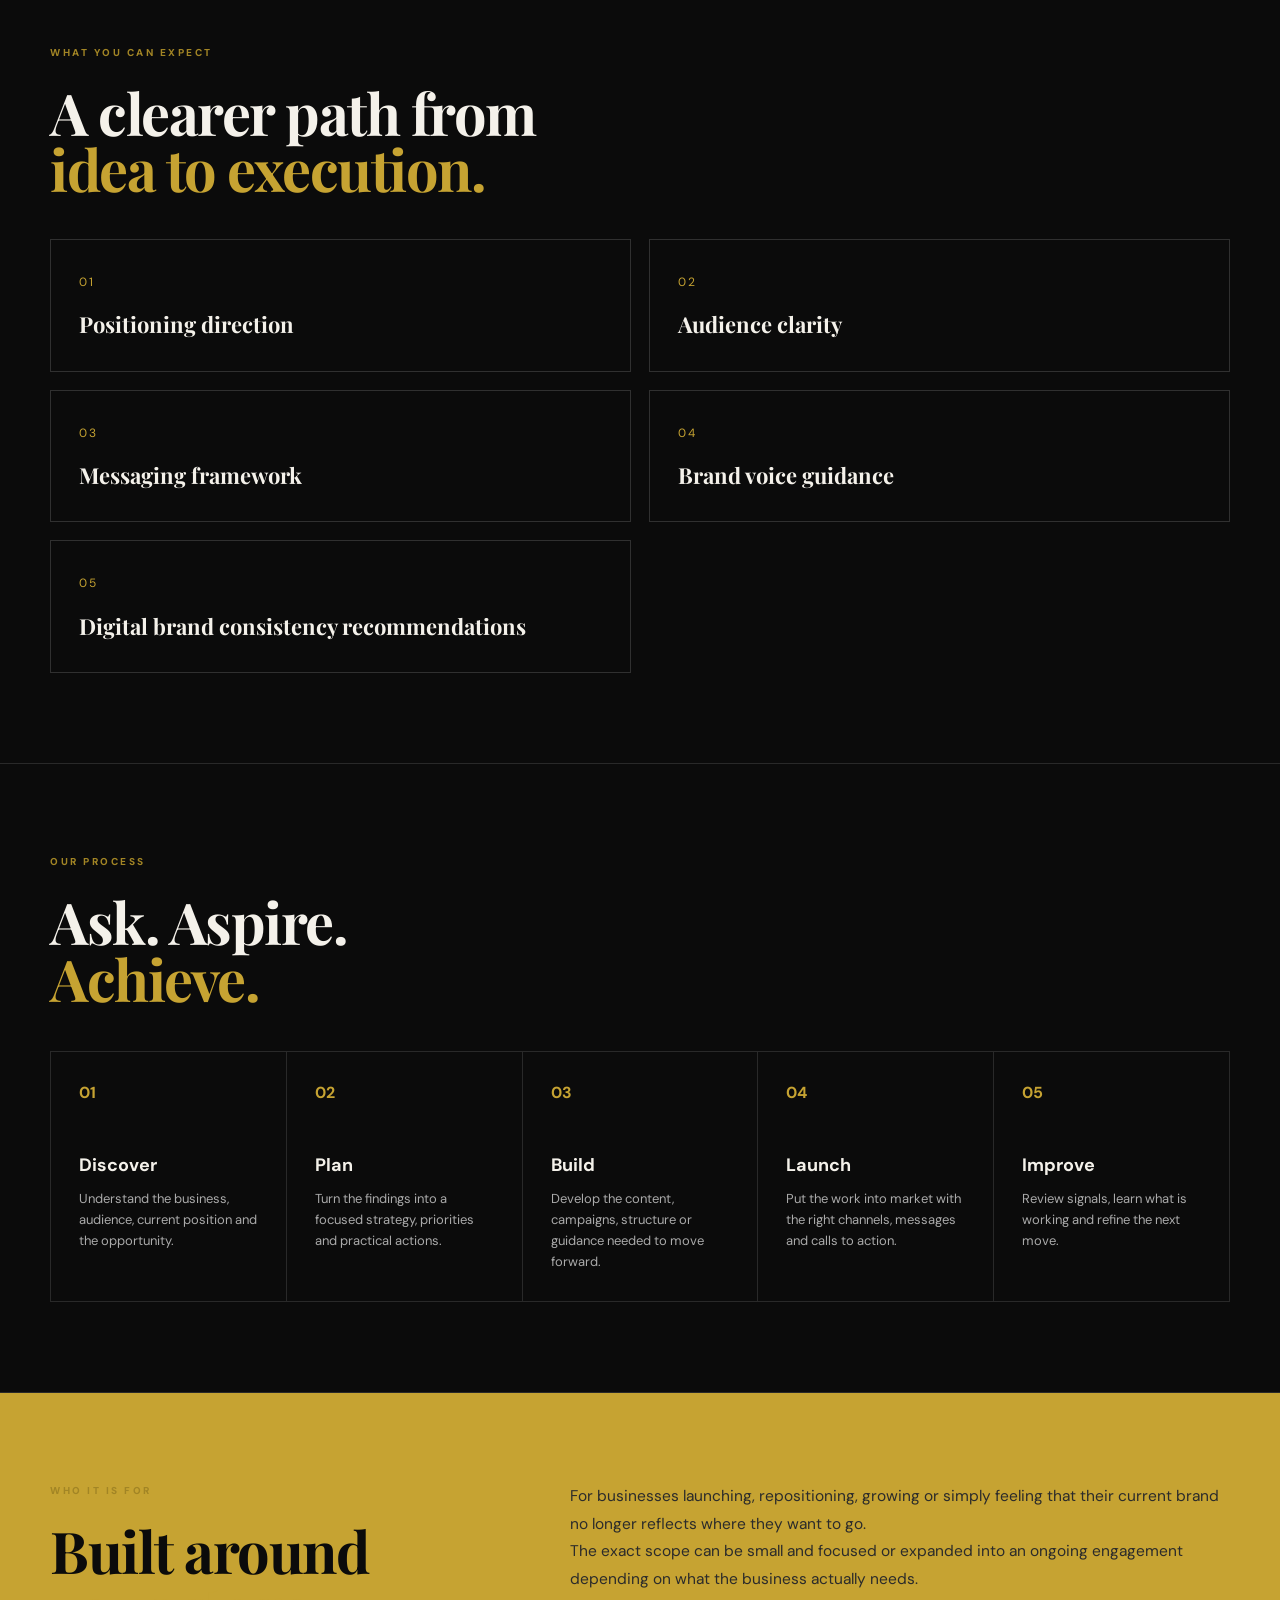
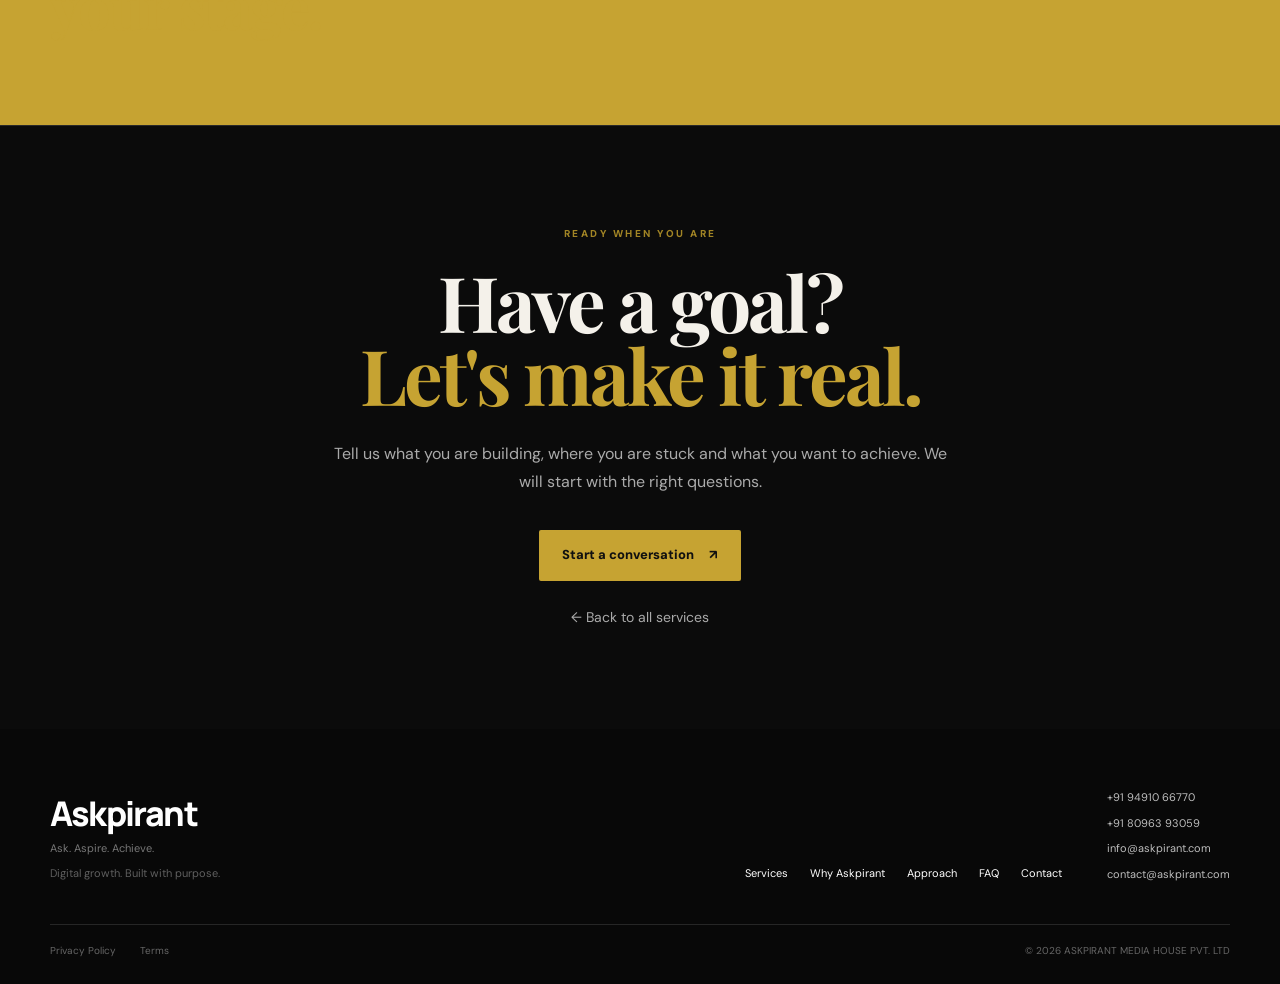
==== commit 2011f03f: "Add files via upload" ====
--- a/brand-strategy.html
+++ b/brand-strategy.html
@@ -1,6 +1,6 @@
-<!DOCTYPE html><html lang="en"><head><meta charset="UTF-8"><meta name="viewport" content="width=device-width, initial-scale=1.0"><meta name="description" content="Askpirant Consulting — Brand Strategy services, strategy and execution."><title>Brand Strategy — Askpirant Consulting</title><link rel="icon" href="logo.jpg"><link rel="preconnect" href="https://fonts.googleapis.com"><link rel="preconnect" href="https://fonts.gstatic.com" crossorigin><link href="https://fonts.googleapis.com/css2?family=DM+Sans:wght@400;500;600;700;800&family=Manrope:wght@600;700;800&family=Playfair+Display:wght@600;700&display=swap" rel="stylesheet"><link rel="stylesheet" href="style.css"></head><body class="service-page"><header class="nav-wrap">
+<!DOCTYPE html><html lang="en"><head><meta charset="UTF-8"><meta name="viewport" content="width=device-width, initial-scale=1.0"><meta name="description" content="ASKPIRANT MEDIA HOUSE PVT. LTD — Brand Strategy services, strategy and execution."><title>Brand Strategy — ASKPIRANT MEDIA HOUSE PVT. LTD</title><link rel="icon" href="logo.jpg"><link rel="preconnect" href="https://fonts.googleapis.com"><link rel="preconnect" href="https://fonts.gstatic.com" crossorigin><link href="https://fonts.googleapis.com/css2?family=DM+Sans:wght@400;500;600;700;800&family=Manrope:wght@600;700;800&family=Playfair+Display:wght@600;700&display=swap" rel="stylesheet"><link rel="stylesheet" href="style.css"></head><body class="service-page"><header class="nav-wrap">
 <nav class="nav container">
-<a class="brand" href="/#home" aria-label="Askpirant home"><img src="header-logo.jpg" alt="Askpirant Consulting"></a>
+<a class="brand" href="/#home" aria-label="Askpirant home"><img src="header-logo.jpg" alt="ASKPIRANT MEDIA HOUSE PVT. LTD"></a>
 <button class="menu-btn" aria-label="Open menu" aria-expanded="false">☰</button>
 <div class="nav-links">
 <a href="/#home">Home</a><a href="/#services">Services</a><a href="/#why">Why Askpirant</a><a href="/#approach">Approach</a><a href="/#faq">FAQ</a><a href="/#contact" class="nav-cta">Start a project <span>↗</span></a>
@@ -22,5 +22,5 @@
 <a href="mailto:info@askpirant.com">info@askpirant.com</a><a href="mailto:contact@askpirant.com">contact@askpirant.com</a>
 </div>
 </div>
-<div class="container legal"><a href="privacy.html">Privacy Policy</a><a href="terms.html">Terms</a><span>© <span id="year"></span> Askpirant Consulting</span></div>
+<div class="container legal"><a href="privacy.html">Privacy Policy</a><a href="terms.html">Terms</a><span>© <span id="year"></span> ASKPIRANT MEDIA HOUSE PVT. LTD</span></div>
 </footer><script src="script.js"></script></body></html>
--- a/style.css
+++ b/style.css
@@ -371,60 +371,3 @@
  .service-step p{font-size:13px}
  .service-cta h2{font-size:46px}
 }
-
-/* ===== FINAL SERVICE PAGE TYPE SCALE ===== */
-.service-hero{padding:72px 0 64px}
-.service-hero h1{font-size:68px;line-height:.94;letter-spacing:-2px;margin:18px 0 22px}
-.service-lead{font-size:17px;line-height:1.6}
-.service-index strong{font-size:52px}
-.service-section{padding:72px 0}
-.service-section h2{font-size:48px;line-height:1}
-.service-section p{font-size:15px;line-height:1.7}
-.service-cta{padding:78px 0}
-.service-cta h2{font-size:62px;line-height:.98}
-@media(max-width:850px){
-  .service-hero{padding:58px 0 50px}
-  .service-hero h1{font-size:52px;letter-spacing:-1.5px}
-  .service-section{padding:58px 0}
-  .service-section h2{font-size:40px}
-  .service-cta{padding:62px 0}
-  .service-cta h2{font-size:52px}
-}
-@media(max-width:500px){
-  .service-hero{padding:48px 0 42px}
-  .service-hero h1{font-size:40px;letter-spacing:-1px}
-  .service-lead{font-size:15px}
-  .service-section{padding:48px 0}
-  .service-section h2{font-size:34px}
-  .service-section p{font-size:14px}
-  .service-cta{padding:54px 0}
-  .service-cta h2{font-size:40px}
-}
-
-/* ===== SERVICE DETAIL PAGES — LIGHT / WHITE THEME ===== */
-.service-page{background:#fff;color:#111}
-.service-page .service-hero,
-.service-page .service-section,
-.service-page .service-cta{background:#fff;color:#111}
-.service-page .service-section{border-bottom:1px solid #e5e2db}
-.service-page .service-hero h1,
-.service-page .service-section h2,
-.service-page .service-cta h2{color:#111}
-.service-page .service-lead,
-.service-page .service-section p,
-.service-page .service-cta p{color:#66635d}
-.service-page .service-list,
-.service-page .service-steps{background:#ddd9d0;border-color:#ddd9d0}
-.service-page .service-list div,
-.service-page .service-step{background:#fff;color:#111}
-.service-page .service-list div{border:0}
-.service-page .service-deliverable{background:#fff;border-color:#ddd9d0}
-.service-page .service-deliverable:hover{border-color:#c6a332}
-.service-page .service-deliverable h3,
-.service-page .service-step h3{color:#111}
-.service-page .service-step p{color:#66635d}
-.service-page .service-audience{background:#fff;color:#111}
-.service-page .service-audience p{color:#66635d}
-.service-page .service-cta{border-top:1px solid #e5e2db}
-.service-page .service-back{color:#66635d}
-.service-page .service-back:hover{color:#a98212}
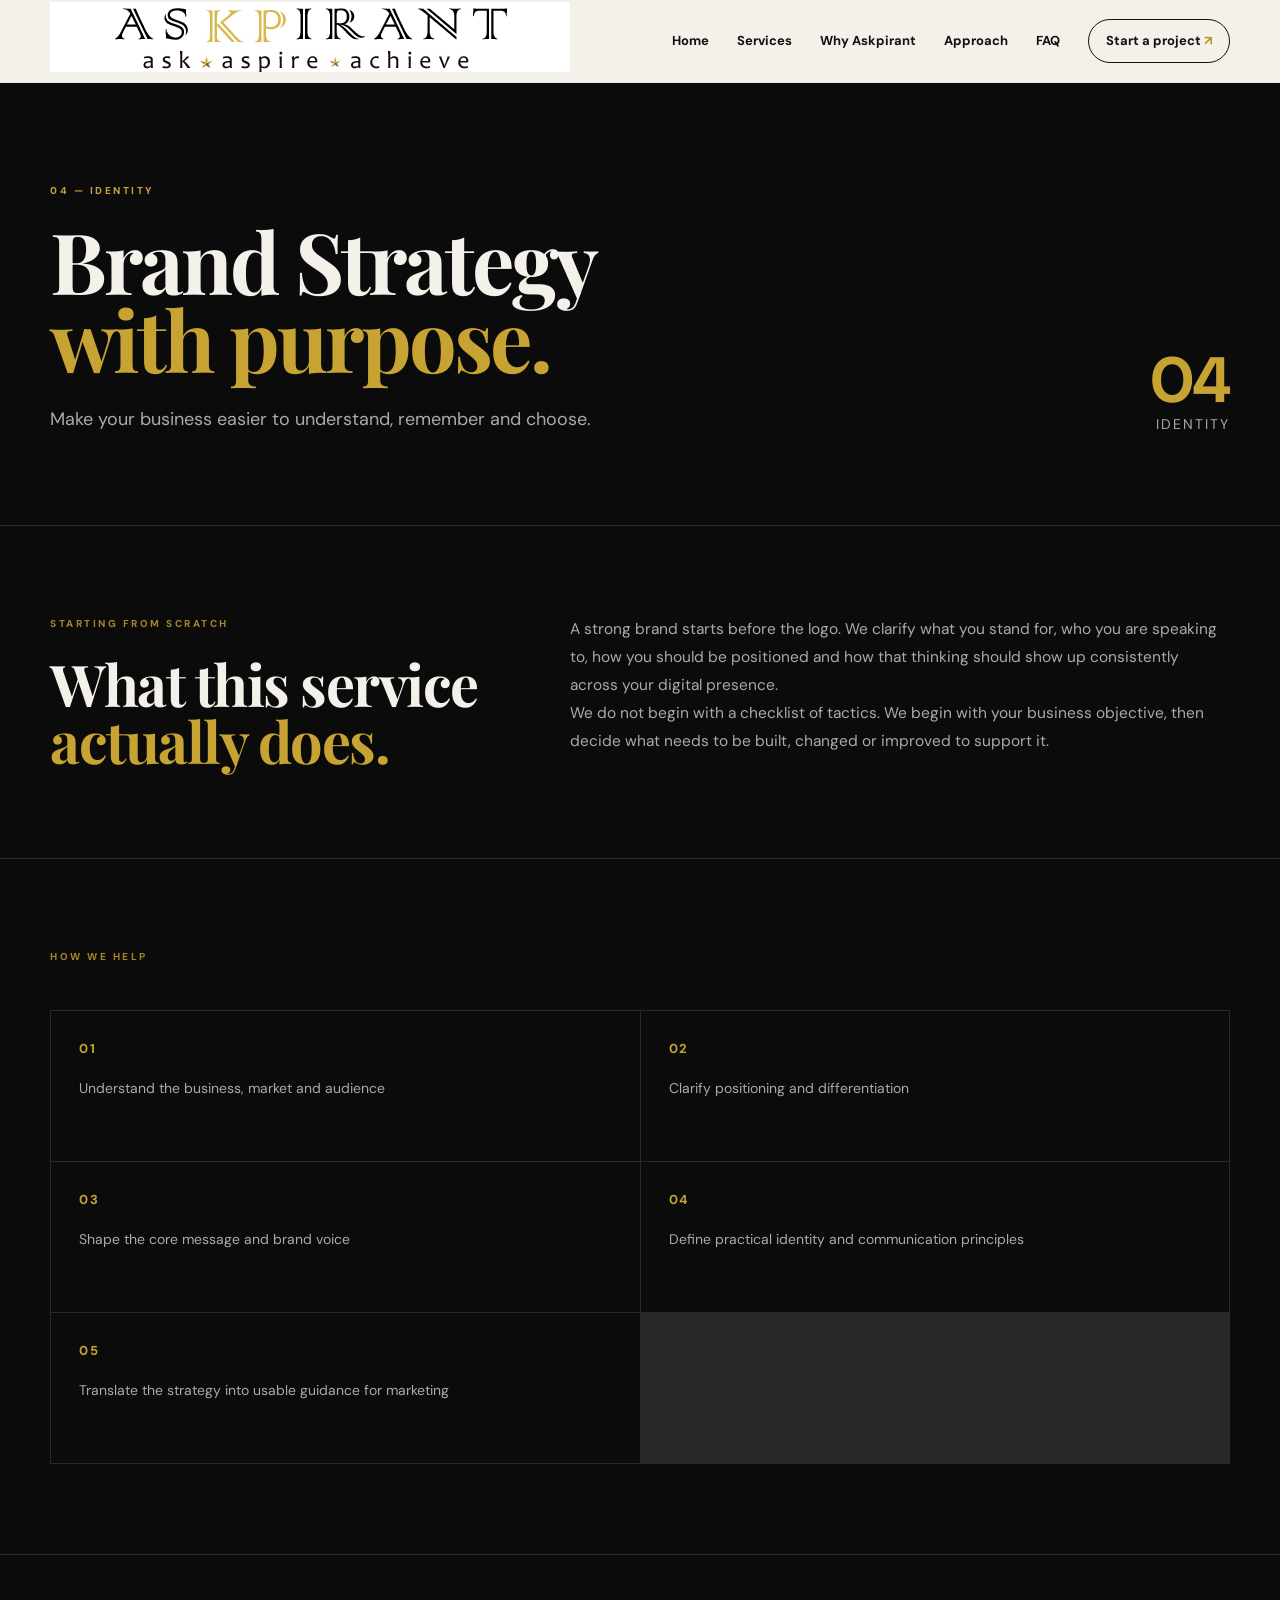
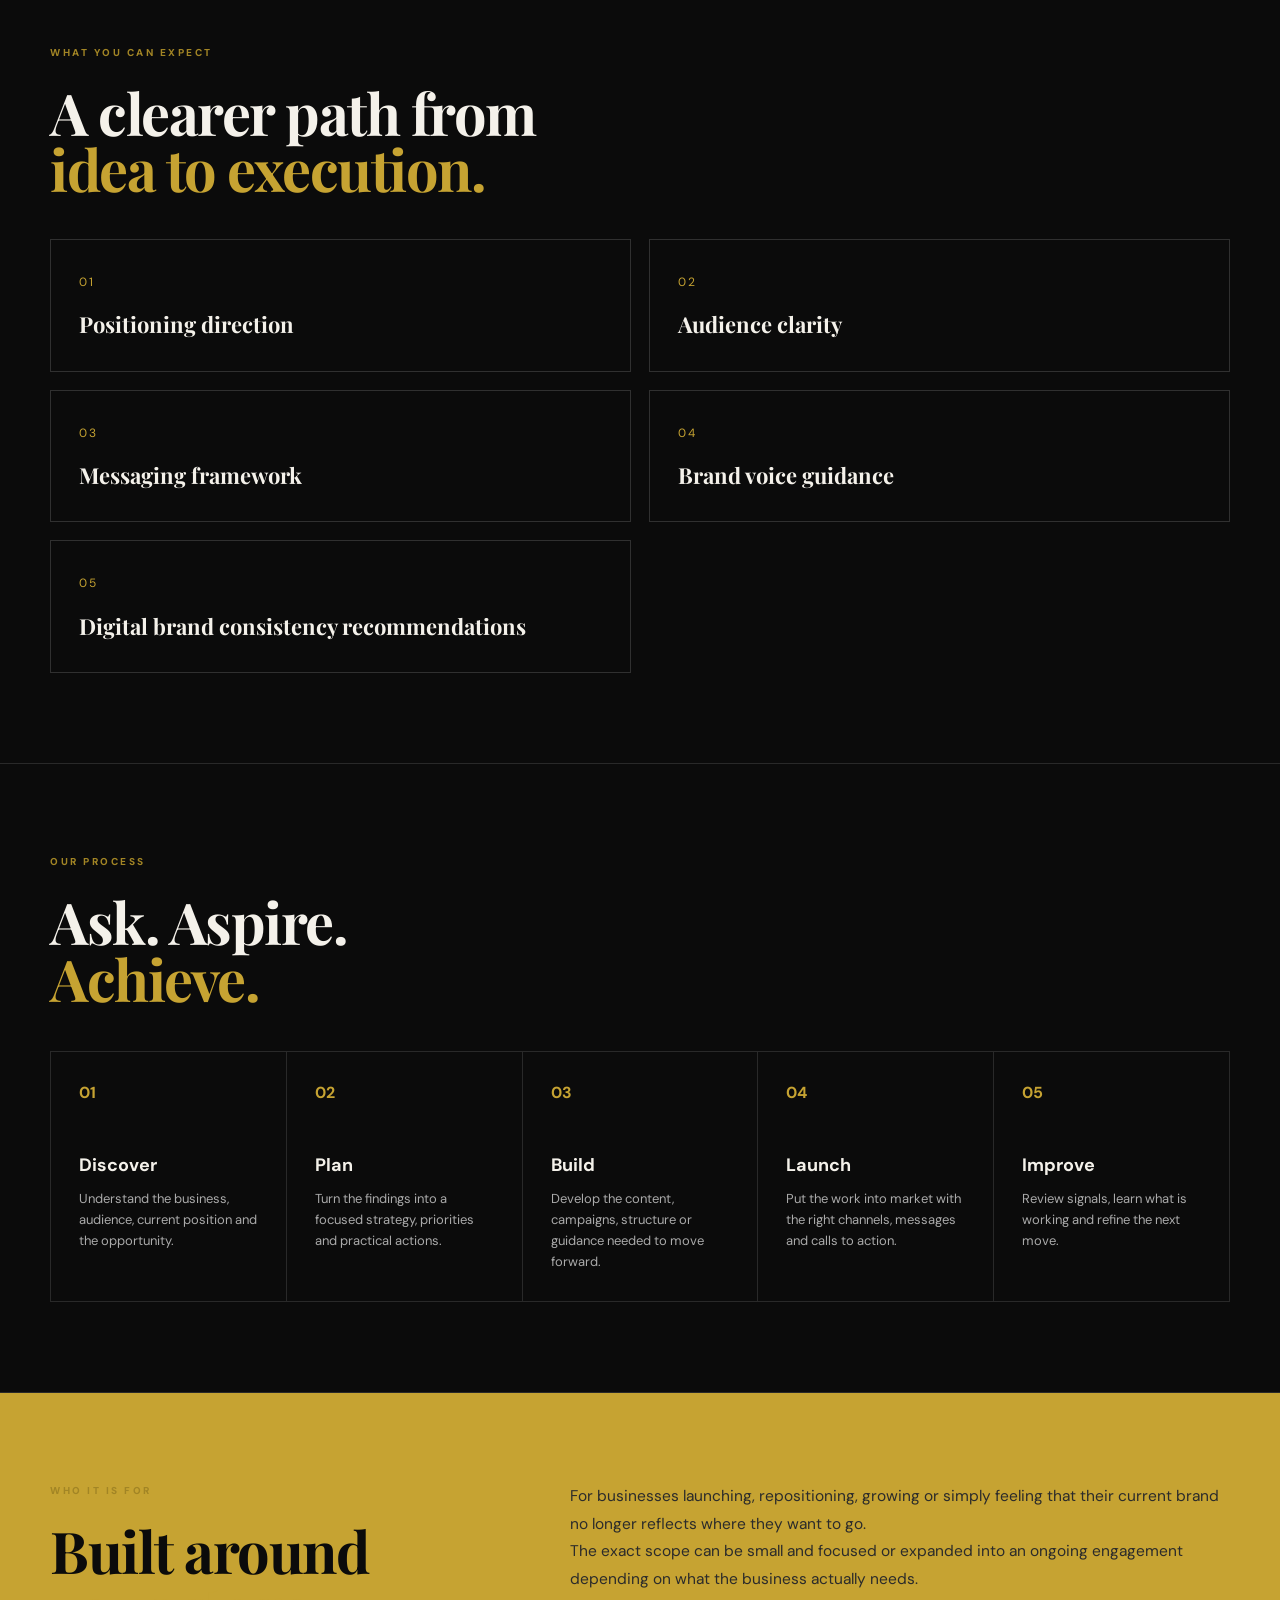
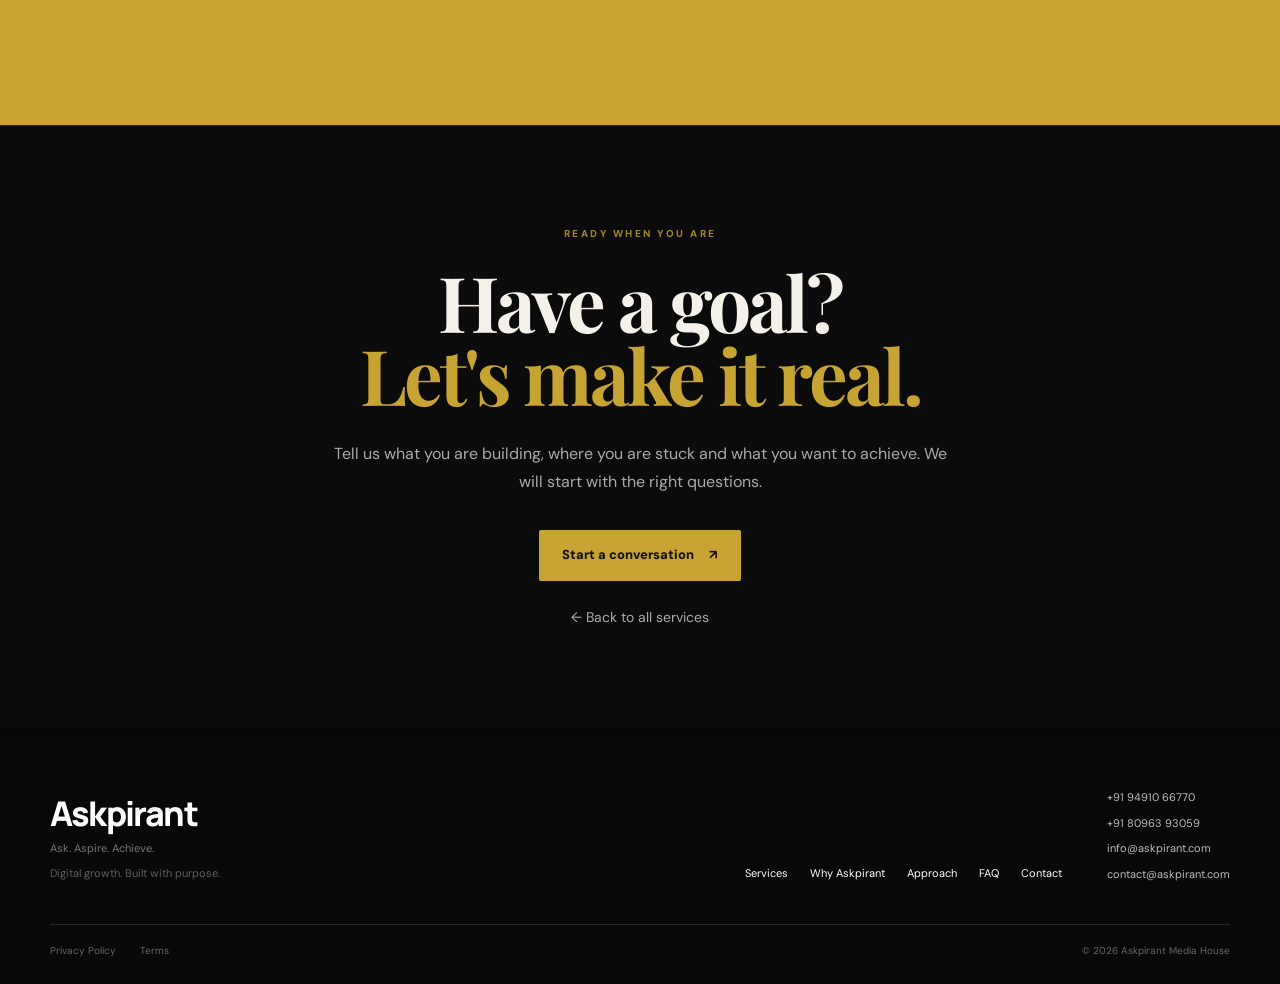
==== commit b1d82ba3: "Add files via upload" ====
--- a/brand-strategy.html
+++ b/brand-strategy.html
@@ -1,6 +1,6 @@
-<!DOCTYPE html><html lang="en"><head><meta charset="UTF-8"><meta name="viewport" content="width=device-width, initial-scale=1.0"><meta name="description" content="ASKPIRANT MEDIA HOUSE PVT. LTD — Brand Strategy services, strategy and execution."><title>Brand Strategy — ASKPIRANT MEDIA HOUSE PVT. LTD</title><link rel="icon" href="logo.jpg"><link rel="preconnect" href="https://fonts.googleapis.com"><link rel="preconnect" href="https://fonts.gstatic.com" crossorigin><link href="https://fonts.googleapis.com/css2?family=DM+Sans:wght@400;500;600;700;800&family=Manrope:wght@600;700;800&family=Playfair+Display:wght@600;700&display=swap" rel="stylesheet"><link rel="stylesheet" href="style.css"></head><body class="service-page"><header class="nav-wrap">
+<!DOCTYPE html><html lang="en"><head><meta charset="UTF-8"><meta name="viewport" content="width=device-width, initial-scale=1.0"><meta name="description" content="Askpirant Media House — Brand Strategy services, strategy and execution."><title>Brand Strategy — Askpirant Media House</title><link rel="icon" href="logo.jpg"><link rel="preconnect" href="https://fonts.googleapis.com"><link rel="preconnect" href="https://fonts.gstatic.com" crossorigin><link href="https://fonts.googleapis.com/css2?family=DM+Sans:wght@400;500;600;700;800&family=Manrope:wght@600;700;800&family=Playfair+Display:wght@600;700&display=swap" rel="stylesheet"><link rel="stylesheet" href="style.css"></head><body class="service-page"><header class="nav-wrap">
 <nav class="nav container">
-<a class="brand" href="/#home" aria-label="Askpirant home"><img src="header-logo.jpg" alt="ASKPIRANT MEDIA HOUSE PVT. LTD"></a>
+<a class="brand" href="/#home" aria-label="Askpirant home"><img src="header-logo.jpg" alt="Askpirant Media House"></a>
 <button class="menu-btn" aria-label="Open menu" aria-expanded="false">☰</button>
 <div class="nav-links">
 <a href="/#home">Home</a><a href="/#services">Services</a><a href="/#why">Why Askpirant</a><a href="/#approach">Approach</a><a href="/#faq">FAQ</a><a href="/#contact" class="nav-cta">Start a project <span>↗</span></a>
@@ -22,5 +22,5 @@
 <a href="mailto:info@askpirant.com">info@askpirant.com</a><a href="mailto:contact@askpirant.com">contact@askpirant.com</a>
 </div>
 </div>
-<div class="container legal"><a href="privacy.html">Privacy Policy</a><a href="terms.html">Terms</a><span>© <span id="year"></span> ASKPIRANT MEDIA HOUSE PVT. LTD</span></div>
+<div class="container legal"><a href="privacy.html">Privacy Policy</a><a href="terms.html">Terms</a><span>© <span id="year"></span> Askpirant Media House</span></div>
 </footer><script src="script.js"></script></body></html>
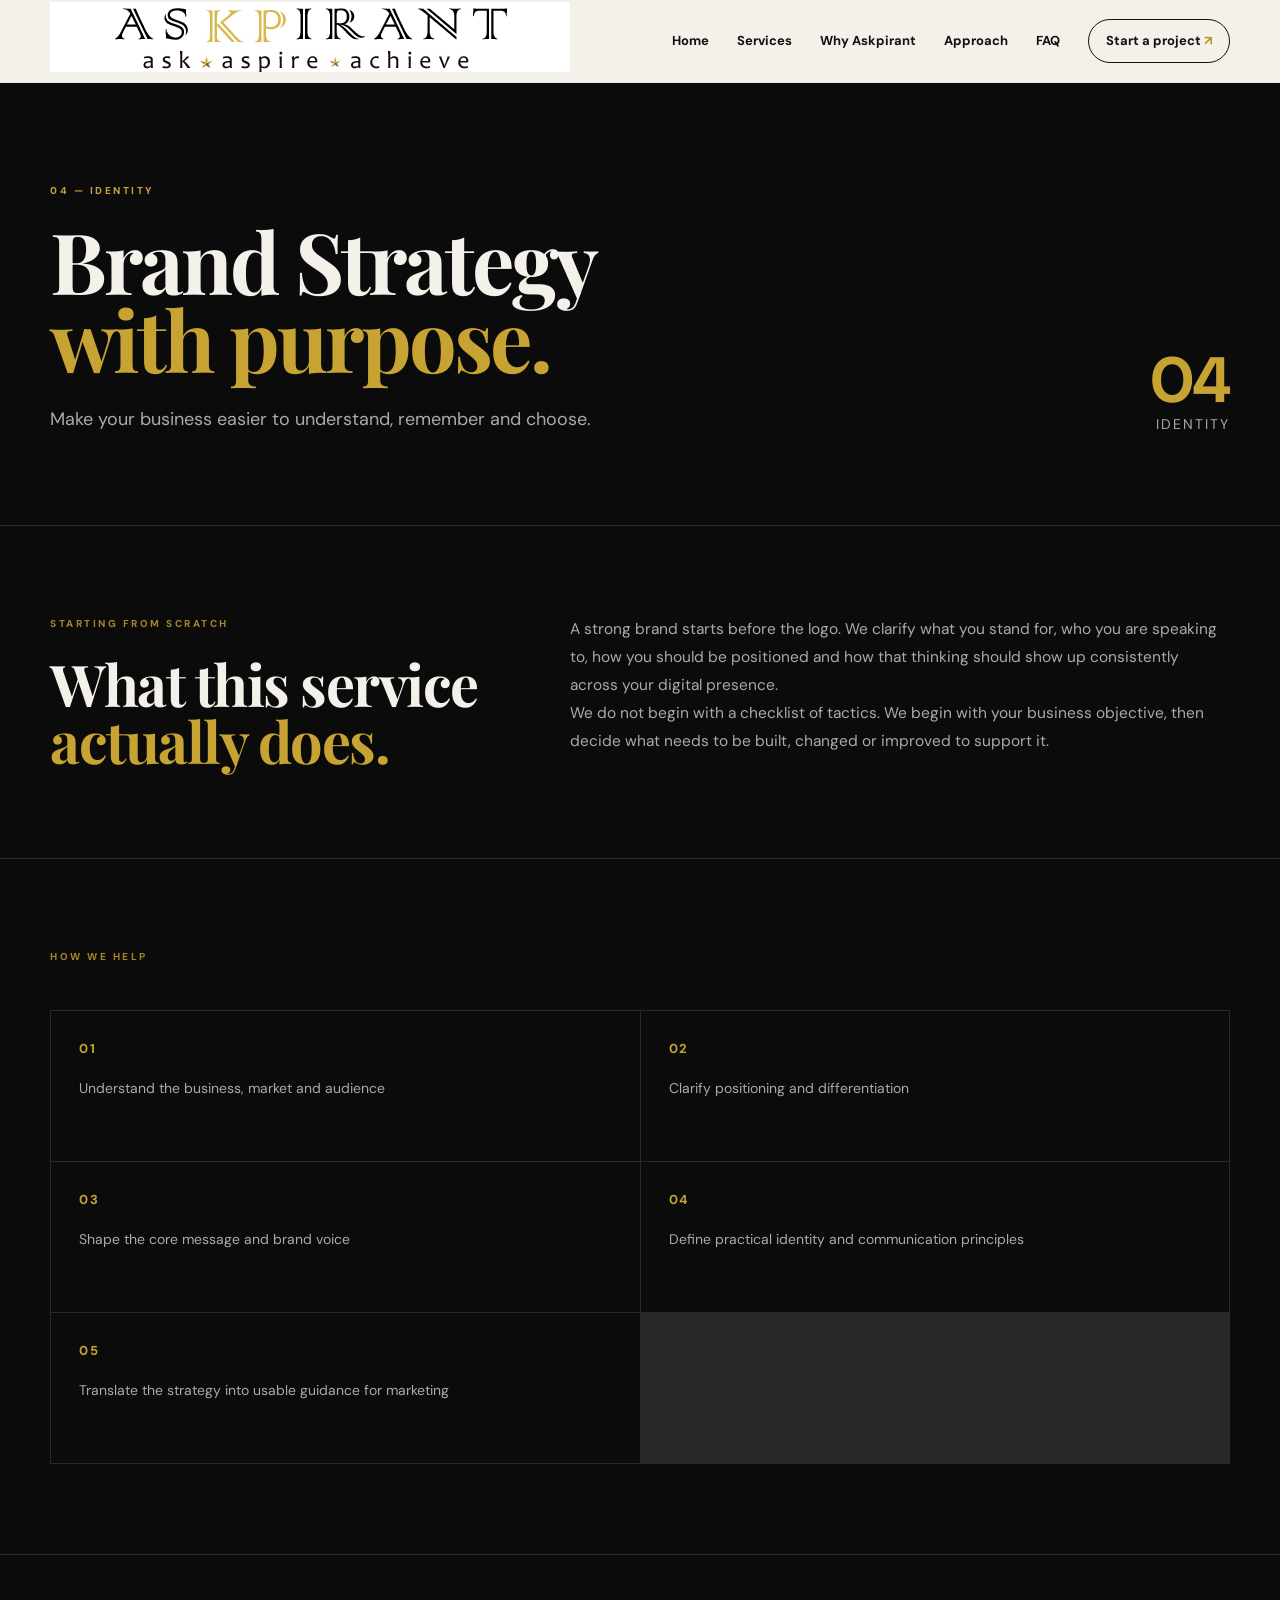
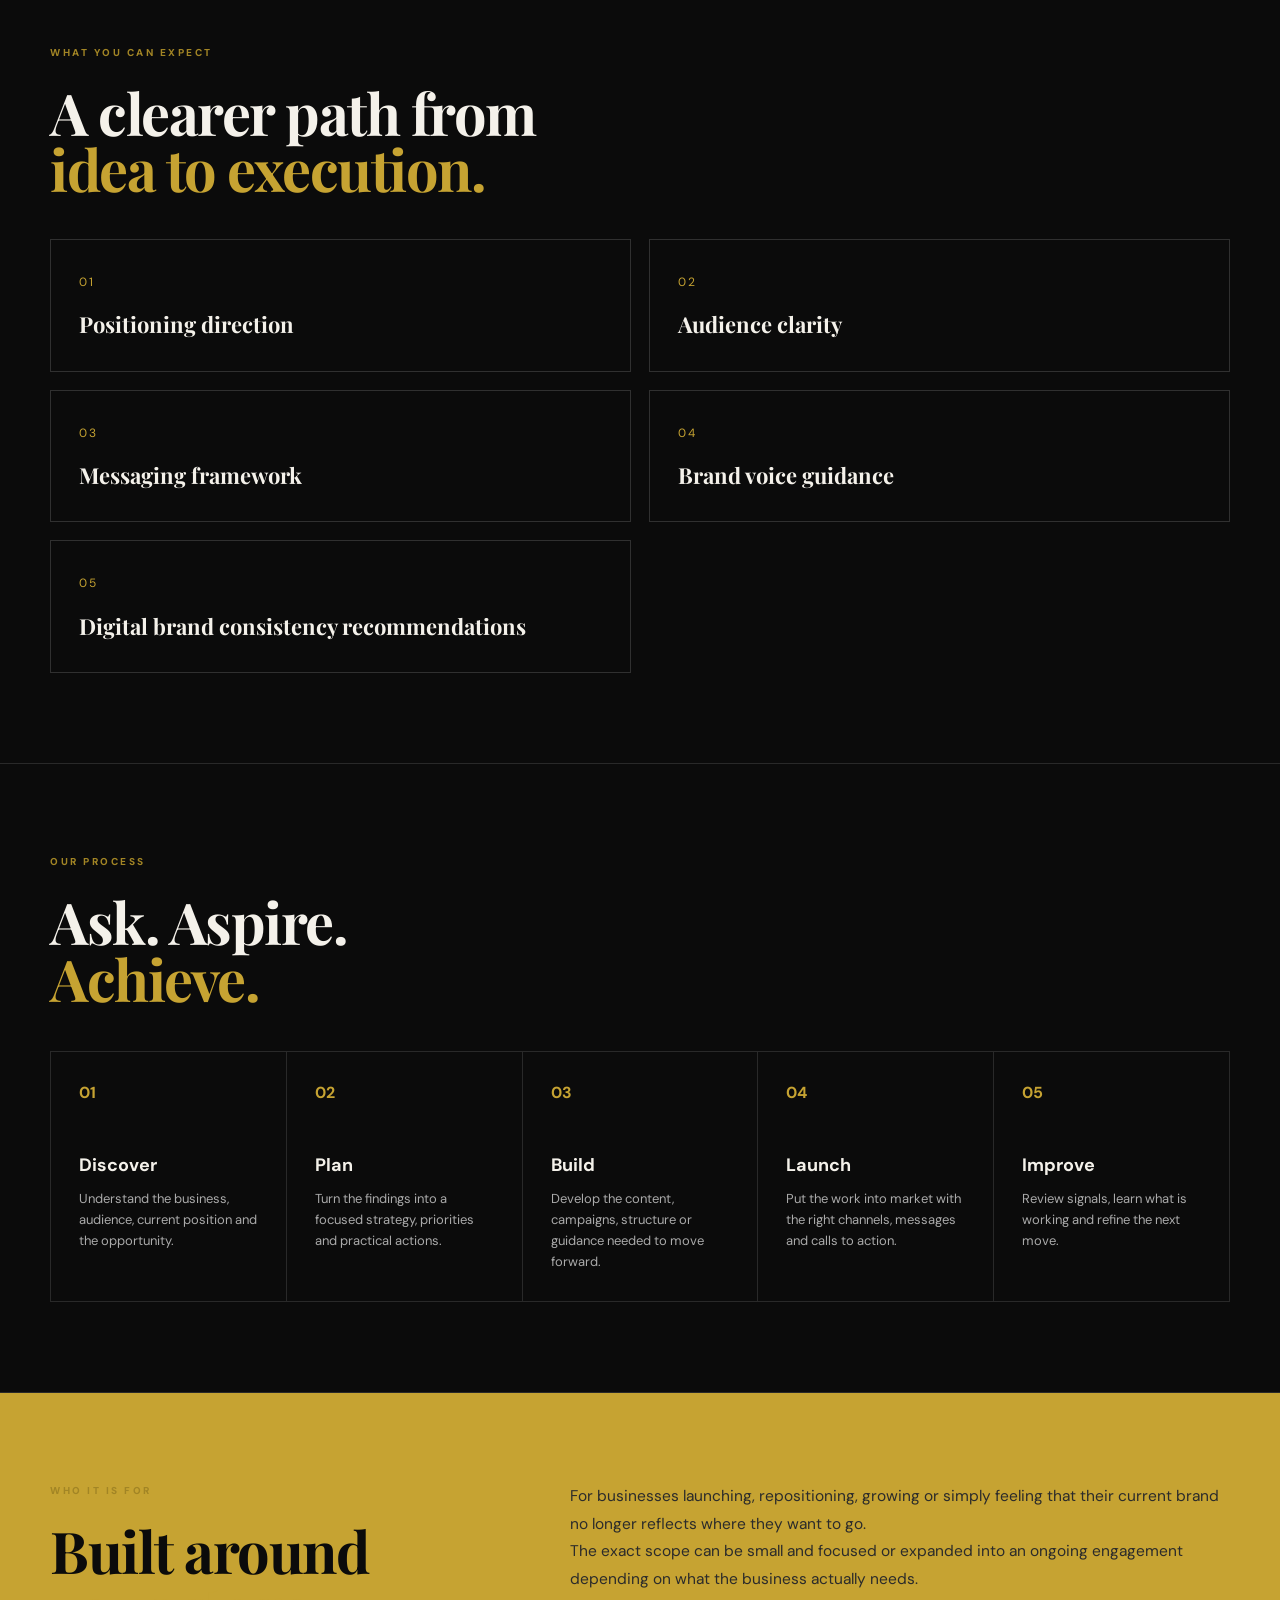
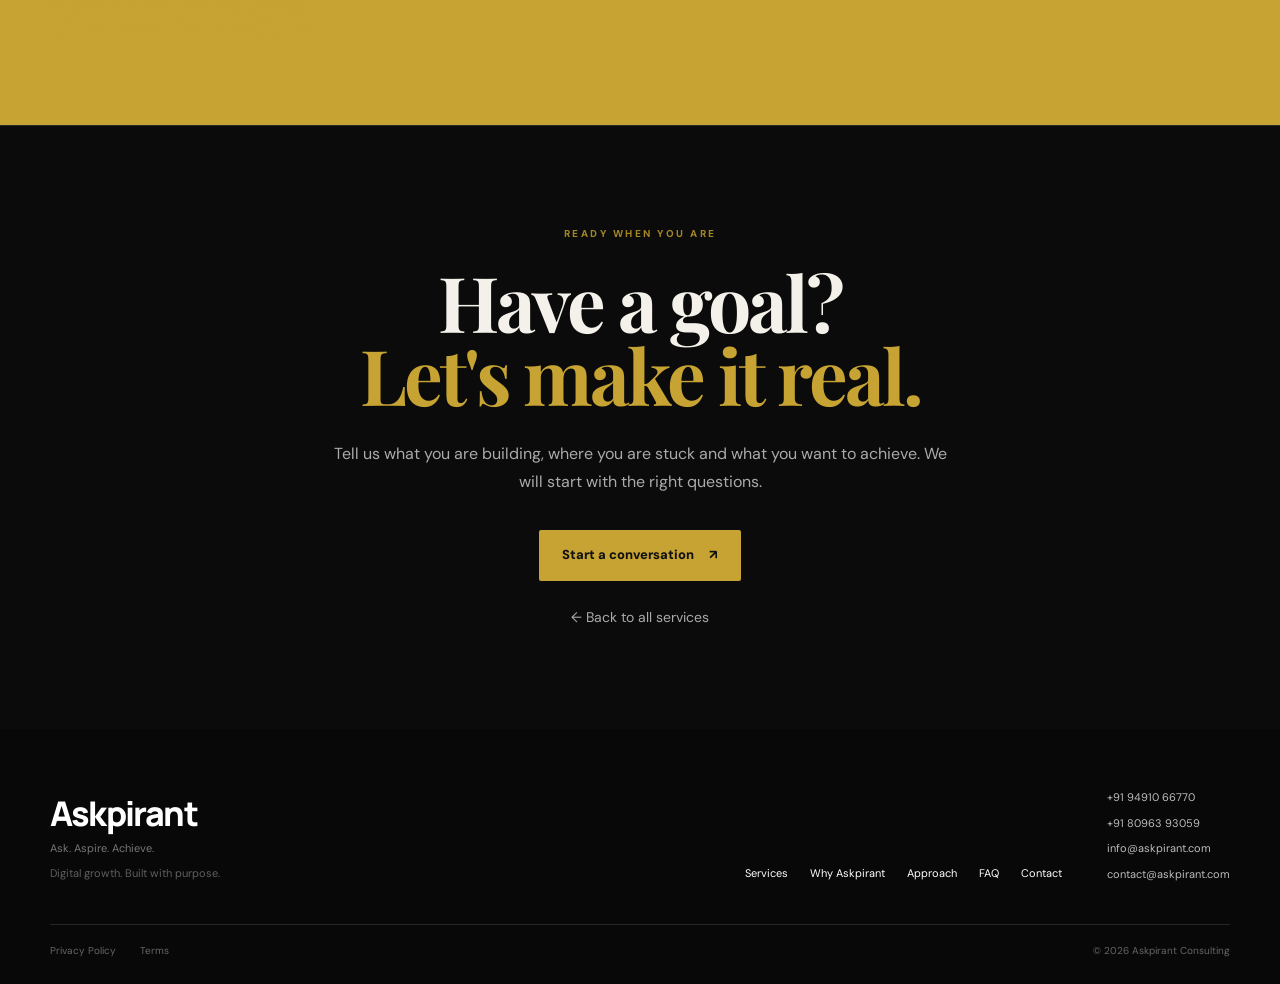
==== commit b77b0b82: "Add files via upload" ====
--- a/brand-strategy.html
+++ b/brand-strategy.html
@@ -1,6 +1,6 @@
-<!DOCTYPE html><html lang="en"><head><meta charset="UTF-8"><meta name="viewport" content="width=device-width, initial-scale=1.0"><meta name="description" content="Askpirant Media House — Brand Strategy services, strategy and execution."><title>Brand Strategy — Askpirant Media House</title><link rel="icon" href="logo.jpg"><link rel="preconnect" href="https://fonts.googleapis.com"><link rel="preconnect" href="https://fonts.gstatic.com" crossorigin><link href="https://fonts.googleapis.com/css2?family=DM+Sans:wght@400;500;600;700;800&family=Manrope:wght@600;700;800&family=Playfair+Display:wght@600;700&display=swap" rel="stylesheet"><link rel="stylesheet" href="style.css"></head><body class="service-page"><header class="nav-wrap">
+<!DOCTYPE html><html lang="en"><head><meta charset="UTF-8"><meta name="viewport" content="width=device-width, initial-scale=1.0"><meta name="description" content="Askpirant Consulting — Brand Strategy services, strategy and execution."><title>Brand Strategy — Askpirant Consulting</title><link rel="icon" href="logo.jpg"><link rel="preconnect" href="https://fonts.googleapis.com"><link rel="preconnect" href="https://fonts.gstatic.com" crossorigin><link href="https://fonts.googleapis.com/css2?family=DM+Sans:wght@400;500;600;700;800&family=Manrope:wght@600;700;800&family=Playfair+Display:wght@600;700&display=swap" rel="stylesheet"><link rel="stylesheet" href="style.css"></head><body class="service-page"><header class="nav-wrap">
 <nav class="nav container">
-<a class="brand" href="/#home" aria-label="Askpirant home"><img src="header-logo.jpg" alt="Askpirant Media House"></a>
+<a class="brand" href="/#home" aria-label="Askpirant home"><img src="header-logo.jpg" alt="Askpirant Consulting"></a>
 <button class="menu-btn" aria-label="Open menu" aria-expanded="false">☰</button>
 <div class="nav-links">
 <a href="/#home">Home</a><a href="/#services">Services</a><a href="/#why">Why Askpirant</a><a href="/#approach">Approach</a><a href="/#faq">FAQ</a><a href="/#contact" class="nav-cta">Start a project <span>↗</span></a>
@@ -22,5 +22,5 @@
 <a href="mailto:info@askpirant.com">info@askpirant.com</a><a href="mailto:contact@askpirant.com">contact@askpirant.com</a>
 </div>
 </div>
-<div class="container legal"><a href="privacy.html">Privacy Policy</a><a href="terms.html">Terms</a><span>© <span id="year"></span> Askpirant Media House</span></div>
+<div class="container legal"><a href="privacy.html">Privacy Policy</a><a href="terms.html">Terms</a><span>© <span id="year"></span> Askpirant Consulting</span></div>
 </footer><script src="script.js"></script></body></html>
